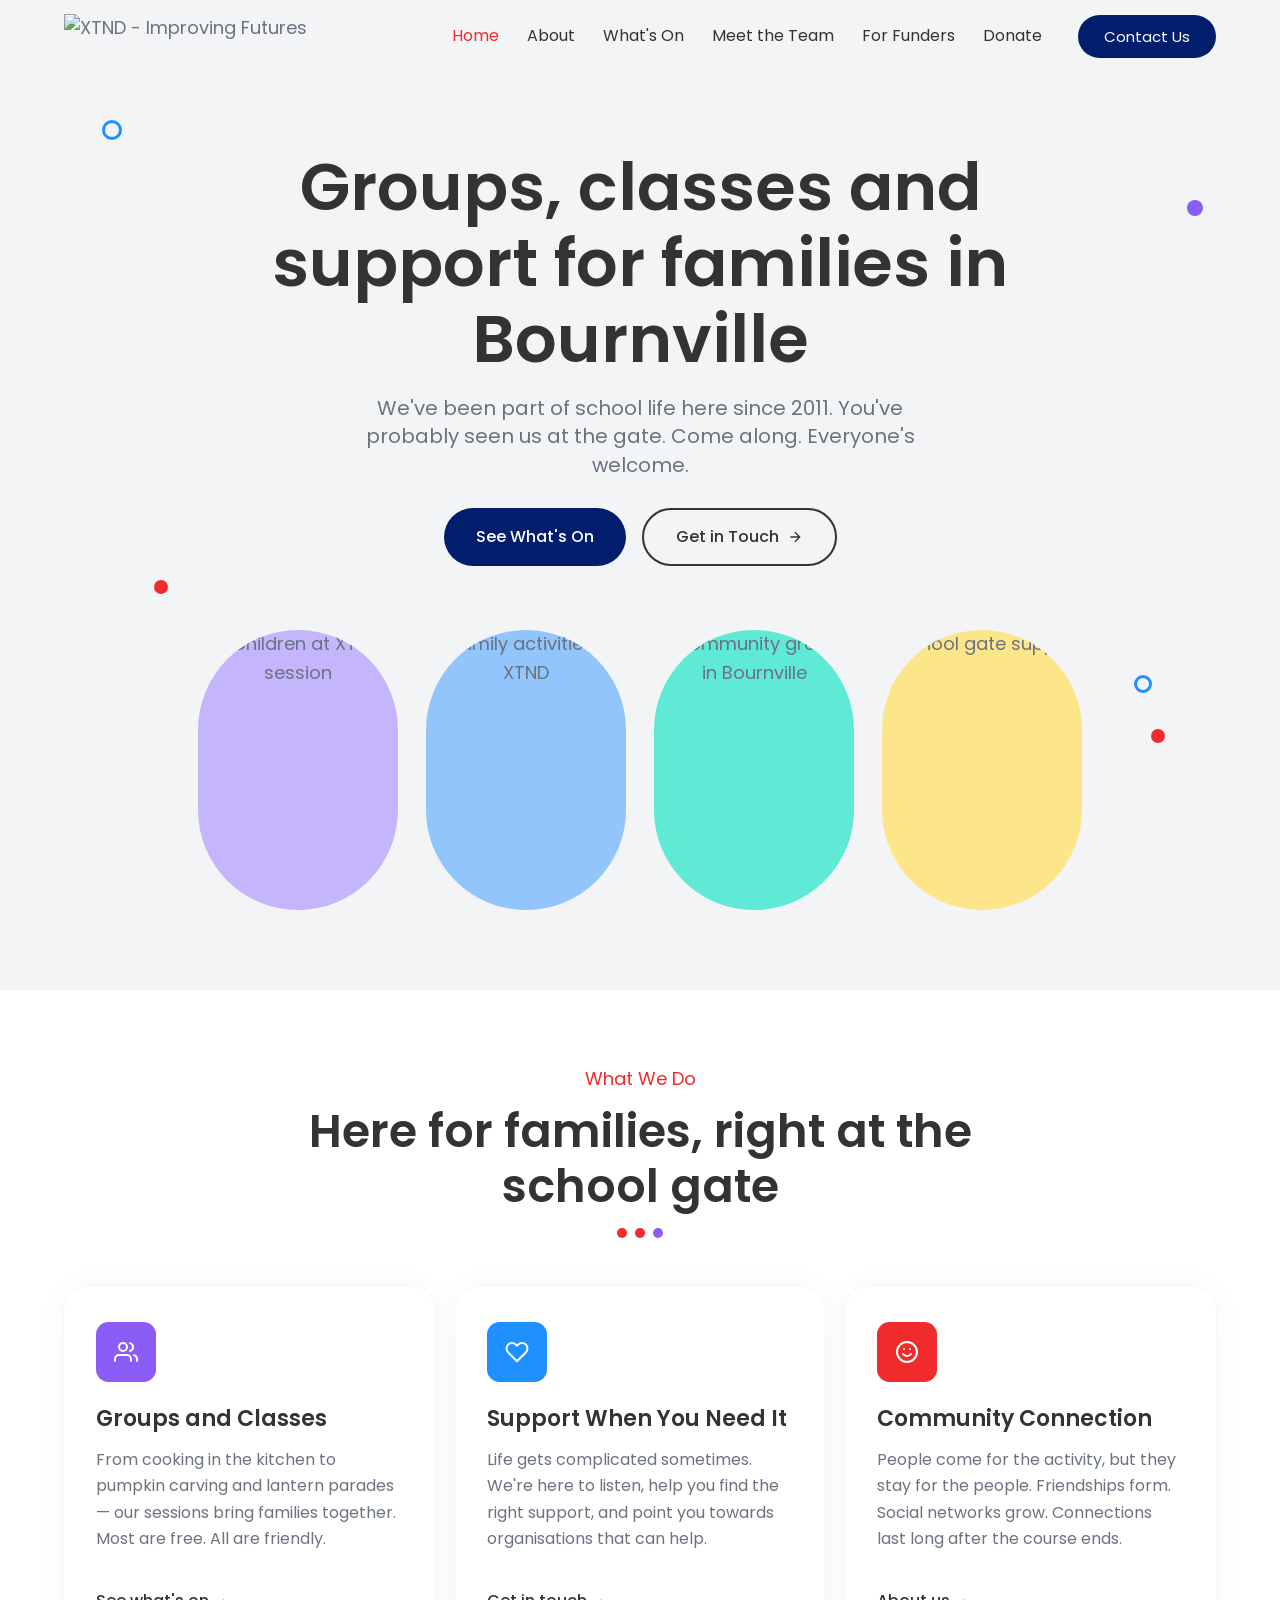
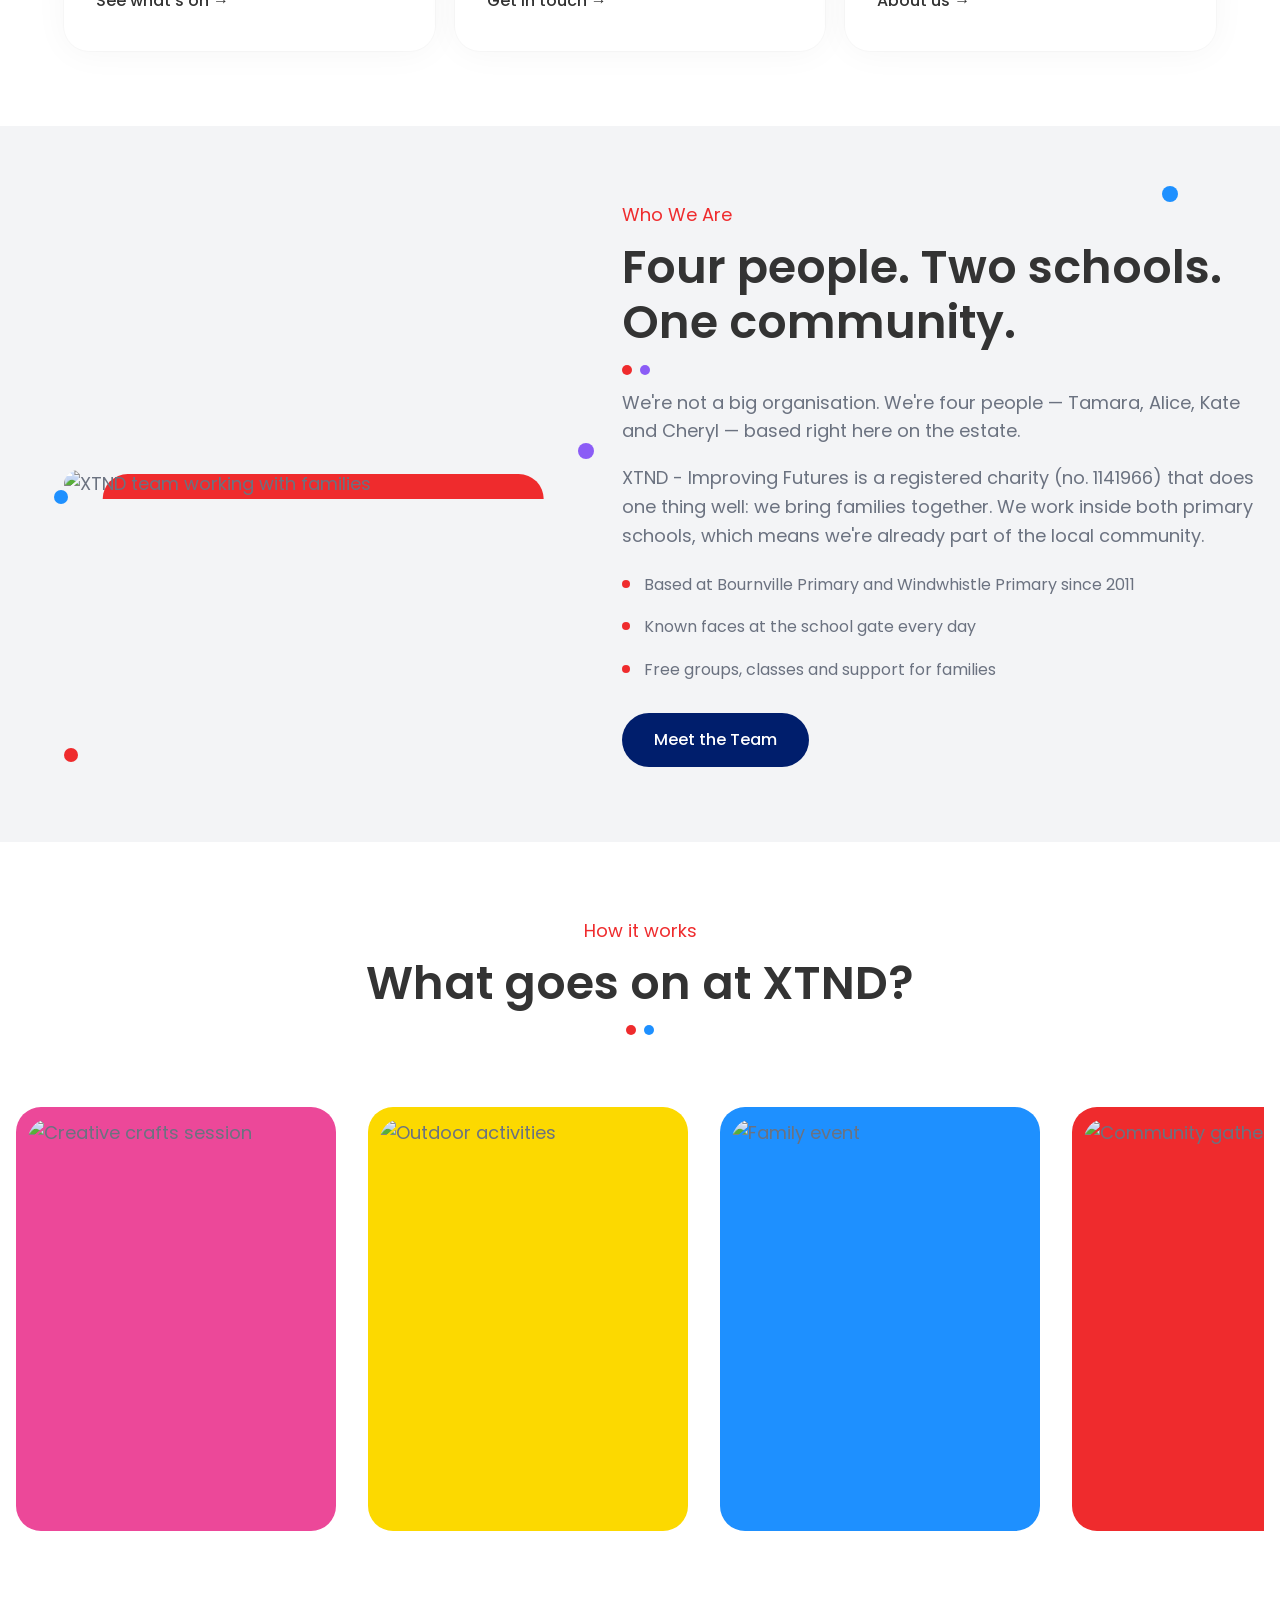
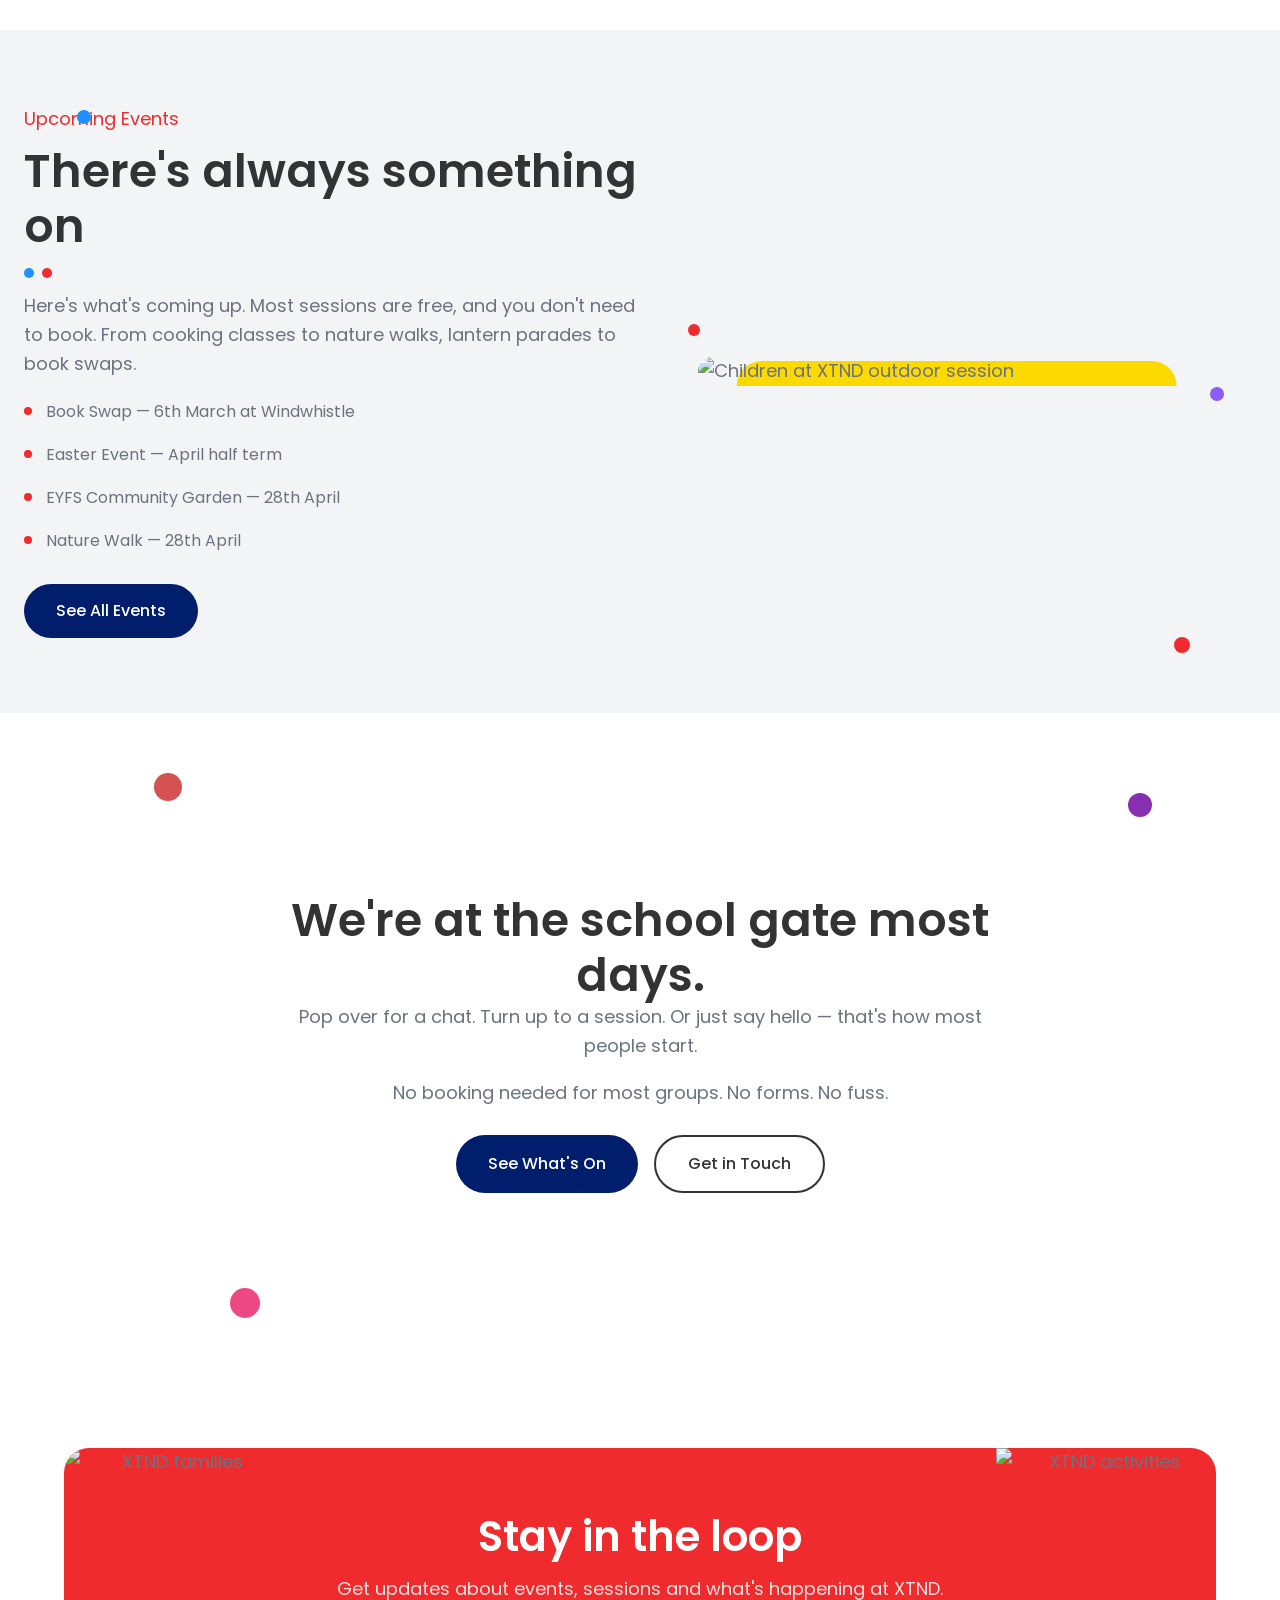
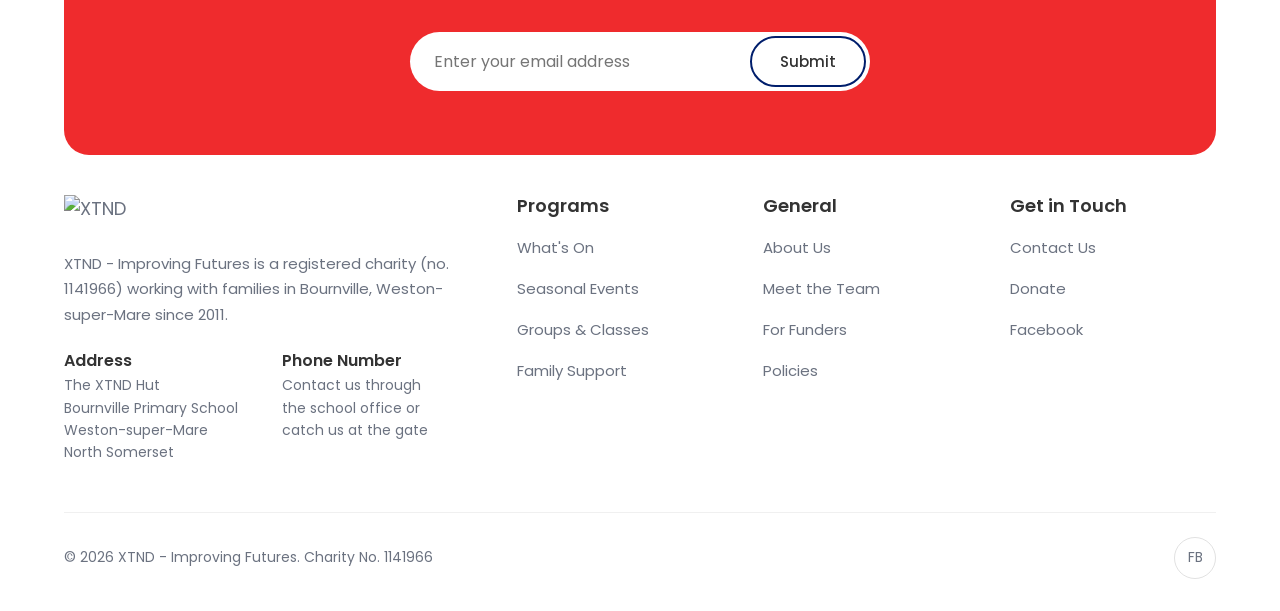
==== index.html @ c507c609 "XTND preview site - initial deploy" ====
<!DOCTYPE html>
<html lang="en">
<head>
  <meta charset="UTF-8">
  <meta name="viewport" content="width=device-width, initial-scale=1.0">
  <title>XTND - Improving Futures | Families in Bournville</title>
  <meta name="description" content="Groups, classes and support for families in Bournville. Based at the schools since 2011. Everyone's welcome -- just come along.">
  <link rel="preconnect" href="https://fonts.googleapis.com">
  <link href="https://fonts.googleapis.com/css2?family=Poppins:wght@400;500;600&display=swap" rel="stylesheet">
  <link rel="stylesheet" href="styles.css">
  <link rel="icon" href="https://xtndlearnindev.wpenginepowered.com/wp-content/uploads/2026/01/cropped-XTND-logo-32x32.png" sizes="32x32">
</head>
<body>

  <!-- Header -->
  <header class="site-header" id="header">
    <div class="header-inner">
      <a href="index.html" class="logo">
        <img src="https://xtndlearnindev.wpenginepowered.com/wp-content/uploads/2026/01/XTND-Logo-1.png" alt="XTND - Improving Futures">
      </a>
      <nav class="nav-links" id="nav">
        <a href="index.html" class="active">Home</a>
        <a href="about.html">About</a>
        <a href="whats-on.html">What's On</a>
        <a href="meet-the-team.html">Meet the Team</a>
        <a href="for-funders.html">For Funders</a>
        <a href="donate.html">Donate</a>
        <a href="contact.html" class="nav-cta btn btn--primary">Contact Us</a>
      </nav>
      <button class="nav-toggle" id="navToggle" aria-label="Toggle menu">
        <span></span><span></span><span></span>
      </button>
    </div>
  </header>

  <!-- Hero (vibe page centered style) -->
  <section class="hero" style="position: relative;">
    <div class="container">
      <div class="text-center">
        <div class="max-w-800 mx-auto fade-up">
          <h1>Groups, classes and support for families in Bournville</h1>
          <p style="font-size: 20px; max-width: 600px; margin: 16px auto 0;">We've been part of school life here since 2011. You've probably seen us at the gate. Come along. Everyone's welcome.</p>
          <div class="btn-group" style="justify-content: center;">
            <a href="whats-on.html" class="btn btn--primary">See What's On</a>
            <a href="contact.html" class="btn btn--outline">Get in Touch <svg width="16" height="16" viewBox="0 0 24 24" fill="none" stroke="currentColor" stroke-width="2"><path d="M5 12h14M12 5l7 7-7 7"/></svg></a>
          </div>
        </div>
        <!-- 4 Oval photos (vibe page style) -->
        <div class="hero-ovals fade-up delay-2">
          <div class="hero-oval hero-oval--purple">
            <img src="https://xtndlearnindev.wpenginepowered.com/wp-content/uploads/2026/02/556963357_122156742236592326_8152269135082662483_n.jpg" alt="Children at XTND session">
          </div>
          <div class="hero-oval hero-oval--blue">
            <img src="https://xtndlearnindev.wpenginepowered.com/wp-content/uploads/2026/02/500798624_1200081615493500_4787251296176269114_n.jpg" alt="Family activities at XTND">
          </div>
          <div class="hero-oval hero-oval--teal">
            <img src="https://xtndlearnindev.wpenginepowered.com/wp-content/uploads/2026/02/481801275_1190550752662775_943199016253978550_n.jpg" alt="Community groups in Bournville">
          </div>
          <div class="hero-oval hero-oval--warm">
            <img src="https://xtndlearnindev.wpenginepowered.com/wp-content/uploads/2026/02/619257463_1411435074358152_837029149262927842_n.jpg" alt="School gate support">
          </div>
        </div>
      </div>
    </div>
    <!-- Decorative dots -->
    <span class="hero-dot zoom-in" style="top: 120px; left: 8%; width: 20px; height: 20px; border: 3px solid var(--secondary); background: transparent;"></span>
    <span class="hero-dot zoom-in delay-1" style="top: 200px; right: 6%; width: 16px; height: 16px; background: var(--accent);"></span>
    <span class="hero-dot zoom-in delay-2" style="bottom: 40%; left: 12%; width: 14px; height: 14px; background: var(--primary);"></span>
    <span class="hero-dot zoom-in delay-3" style="bottom: 30%; right: 10%; width: 18px; height: 18px; border: 3px solid var(--secondary); background: transparent;"></span>
    <span class="hero-dot zoom-in delay-1" style="bottom: 25%; right: 9%; width: 14px; height: 14px; background: var(--primary);"></span>
  </section>

  <!-- What We Do -->
  <section class="section">
    <div class="container">
      <div class="text-center max-w-800 mx-auto mb-48 fade-up">
        <h4 class="eyebrow">What We Do</h4>
        <h2>Here for families, right at the school gate</h2>
        <div class="dots" style="justify-content: center;">
          <span class="dot dot--primary dot--sm"></span>
          <span class="dot dot--primary dot--sm"></span>
          <span class="dot dot--accent dot--sm"></span>
        </div>
      </div>
      <div class="card-grid">
        <div class="card fade-up delay-1">
          <div class="card__icon card__icon--accent">
            <svg width="24" height="24" fill="none" stroke="currentColor" stroke-width="2" stroke-linecap="round" stroke-linejoin="round" viewBox="0 0 24 24"><path d="M17 21v-2a4 4 0 0 0-4-4H5a4 4 0 0 0-4 4v2"/><circle cx="9" cy="7" r="4"/><path d="M23 21v-2a4 4 0 0 0-3-3.87"/><path d="M16 3.13a4 4 0 0 1 0 7.75"/></svg>
          </div>
          <h3>Groups and Classes</h3>
          <p>From cooking in the kitchen to pumpkin carving and lantern parades &mdash; our sessions bring families together. Most are free. All are friendly.</p>
          <a href="whats-on.html" class="card__link">See what's on &rarr;</a>
        </div>
        <div class="card fade-up delay-2">
          <div class="card__icon card__icon--secondary">
            <svg width="24" height="24" fill="none" stroke="currentColor" stroke-width="2" stroke-linecap="round" stroke-linejoin="round" viewBox="0 0 24 24"><path d="M20.84 4.61a5.5 5.5 0 0 0-7.78 0L12 5.67l-1.06-1.06a5.5 5.5 0 0 0-7.78 7.78l1.06 1.06L12 21.23l7.78-7.78 1.06-1.06a5.5 5.5 0 0 0 0-7.78z"/></svg>
          </div>
          <h3>Support When You Need It</h3>
          <p>Life gets complicated sometimes. We're here to listen, help you find the right support, and point you towards organisations that can help.</p>
          <a href="contact.html" class="card__link">Get in touch &rarr;</a>
        </div>
        <div class="card fade-up delay-3">
          <div class="card__icon card__icon--primary">
            <svg width="24" height="24" fill="none" stroke="currentColor" stroke-width="2" stroke-linecap="round" stroke-linejoin="round" viewBox="0 0 24 24"><circle cx="12" cy="12" r="10"/><path d="M8 14s1.5 2 4 2 4-2 4-2"/><line x1="9" y1="9" x2="9.01" y2="9"/><line x1="15" y1="9" x2="15.01" y2="9"/></svg>
          </div>
          <h3>Community Connection</h3>
          <p>People come for the activity, but they stay for the people. Friendships form. Social networks grow. Connections last long after the course ends.</p>
          <a href="about.html" class="card__link">About us &rarr;</a>
        </div>
      </div>
    </div>
  </section>

  <!-- Who We Are (feature section — image with red arch, text right) -->
  <section class="section section--light" style="position: relative;">
    <div class="container">
      <div class="row row--center">
        <div class="col--45 fade-right">
          <div class="feature-image feature-image--arch image-arch--red" style="position: relative;">
            <img src="https://xtndlearnindev.wpenginepowered.com/wp-content/uploads/2026/02/website.jpg" alt="XTND team working with families">
            <span class="hero-dot zoom-in" style="top: 20px; left: -10px; width: 14px; height: 14px; background: var(--secondary);"></span>
            <span class="hero-dot zoom-in delay-1" style="bottom: 40px; right: -12px; width: 16px; height: 16px; background: var(--accent);"></span>
          </div>
        </div>
        <div class="col--55 fade-up">
          <h4 class="eyebrow">Who We Are</h4>
          <h2>Four people. Two schools. One community.</h2>
          <div class="dots">
            <span class="dot dot--primary dot--sm"></span>
            <span class="dot dot--accent dot--sm"></span>
          </div>
          <p>We're not a big organisation. We're four people &mdash; Tamara, Alice, Kate and Cheryl &mdash; based right here on the estate.</p>
          <p>XTND - Improving Futures is a registered charity (no. 1141966) that does one thing well: we bring families together. We work inside both primary schools, which means we're already part of the local community.</p>
          <ul class="feature-list">
            <li>Based at Bournville Primary and Windwhistle Primary since 2011</li>
            <li>Known faces at the school gate every day</li>
            <li>Free groups, classes and support for families</li>
          </ul>
          <div class="btn-group">
            <a href="meet-the-team.html" class="btn btn--primary">Meet the Team</a>
          </div>
        </div>
      </div>
    </div>
    <!-- Decorative dots -->
    <span class="hero-dot zoom-in" style="top: 60px; right: 8%; width: 16px; height: 16px; background: var(--secondary);"></span>
    <span class="hero-dot zoom-in delay-2" style="bottom: 80px; left: 5%; width: 14px; height: 14px; background: var(--primary);"></span>
  </section>

  <!-- Photo Gallery (colored frames — vibe page style) -->
  <section class="section" style="overflow: hidden;">
    <div class="container">
      <div class="text-center max-w-700 mx-auto mb-48 fade-up">
        <h4 class="eyebrow">How it works</h4>
        <h2>What goes on at XTND?</h2>
        <div class="dots" style="justify-content: center;">
          <span class="dot dot--primary dot--sm"></span>
          <span class="dot dot--secondary dot--sm"></span>
        </div>
      </div>
      <div class="gallery-frames fade-up">
        <div class="gallery-frame gallery-frame--pink">
          <img src="https://xtndlearnindev.wpenginepowered.com/wp-content/uploads/2026/02/564826797_1322316053270055_6649545108907897271_n-600x600.jpg" alt="Creative crafts session">
        </div>
        <div class="gallery-frame gallery-frame--yellow">
          <img src="https://xtndlearnindev.wpenginepowered.com/wp-content/uploads/2026/02/481909713_1190550869329430_6207644185934859924_n-600x600.jpg" alt="Outdoor activities">
        </div>
        <div class="gallery-frame gallery-frame--blue">
          <img src="https://xtndlearnindev.wpenginepowered.com/wp-content/uploads/2026/02/601821987_122165397896592326_3586106530790740873_n-600x600.jpg" alt="Family event">
        </div>
        <div class="gallery-frame gallery-frame--red">
          <img src="https://xtndlearnindev.wpenginepowered.com/wp-content/uploads/2026/02/474900711_1096127849222211_8925340697131331129_n-600x600.jpg" alt="Community gathering">
        </div>
      </div>
    </div>
  </section>

  <!-- Upcoming Events (feature section — image with yellow arch, text left) -->
  <section class="section section--light" style="position: relative;">
    <div class="container">
      <div class="row row--center row--reverse">
        <div class="col--45 fade-left">
          <div class="feature-image feature-image--arch image-arch--yellow" style="position: relative;">
            <img src="../Imagery/xtnd/465403156_10231249101883073_5670132922181999574_n.jpg" alt="Children at XTND outdoor session">
            <span class="hero-dot zoom-in" style="top: 30px; right: -8px; width: 14px; height: 14px; background: var(--accent);"></span>
            <span class="hero-dot zoom-in delay-1" style="bottom: 50px; left: -10px; width: 12px; height: 12px; background: var(--primary);"></span>
          </div>
        </div>
        <div class="col--55 fade-up">
          <h4 class="eyebrow">Upcoming Events</h4>
          <h2>There's always something on</h2>
          <div class="dots">
            <span class="dot dot--secondary dot--sm"></span>
            <span class="dot dot--primary dot--sm"></span>
          </div>
          <p>Here's what's coming up. Most sessions are free, and you don't need to book. From cooking classes to nature walks, lantern parades to book swaps.</p>
          <ul class="feature-list">
            <li>Book Swap &mdash; 6th March at Windwhistle</li>
            <li>Easter Event &mdash; April half term</li>
            <li>EYFS Community Garden &mdash; 28th April</li>
            <li>Nature Walk &mdash; 28th April</li>
          </ul>
          <div class="btn-group">
            <a href="whats-on.html" class="btn btn--primary">See All Events</a>
          </div>
        </div>
      </div>
    </div>
    <!-- Decorative dots -->
    <span class="hero-dot zoom-in" style="top: 80px; left: 6%; width: 14px; height: 14px; background: var(--secondary);"></span>
    <span class="hero-dot zoom-in delay-1" style="bottom: 60px; right: 7%; width: 16px; height: 16px; background: var(--primary);"></span>
  </section>

  <!-- CTA (vibe page style — light bg, decorative dots, generous padding) -->
  <section class="section section--cta" style="position: relative;">
    <div class="container text-center">
      <div class="max-w-700 mx-auto fade-up">
        <h2>We're at the school gate most days.</h2>
        <p>Pop over for a chat. Turn up to a session. Or just say hello &mdash; that's how most people start.</p>
        <p>No booking needed for most groups. No forms. No fuss.</p>
        <div class="btn-group" style="justify-content: center;">
          <a href="whats-on.html" class="btn btn--primary">See What's On</a>
          <a href="contact.html" class="btn btn--outline">Get in Touch</a>
        </div>
      </div>
    </div>
    <span class="cta-dot cta-dot--1 zoom-in"></span>
    <span class="cta-dot cta-dot--2 zoom-in"></span>
    <span class="cta-dot cta-dot--3 zoom-in"></span>
  </section>

  <!-- Newsletter Banner (vibe page red banner) -->
  <section class="section" style="padding-bottom: 0;">
    <div class="container">
      <div class="newsletter-banner fade-up">
        <div class="newsletter-banner__photos newsletter-banner__photos--left">
          <img src="https://xtndlearnindev.wpenginepowered.com/wp-content/uploads/2026/02/556963357_122156742236592326_8152269135082662483_n.jpg" alt="XTND families">
        </div>
        <div class="newsletter-banner__photos newsletter-banner__photos--right">
          <img src="https://xtndlearnindev.wpenginepowered.com/wp-content/uploads/2026/02/500798624_1200081615493500_4787251296176269114_n.jpg" alt="XTND activities">
        </div>
        <h2>Stay in the loop</h2>
        <p>Get updates about events, sessions and what's happening at XTND.</p>
        <div class="newsletter-banner__form">
          <input type="email" class="newsletter-banner__input" placeholder="Enter your email address">
          <button class="newsletter-banner__submit">Submit</button>
        </div>
      </div>
    </div>
  </section>

  <!-- Footer (light — vibe page style) -->
  <footer class="site-footer">
    <div class="container">
      <div class="footer-inner">
        <div class="footer-brand">
          <a href="index.html" class="logo">
            <img src="https://xtndlearnindev.wpenginepowered.com/wp-content/uploads/2026/01/XTND-Logo-1.png" alt="XTND">
          </a>
          <p>XTND - Improving Futures is a registered charity (no. 1141966) working with families in Bournville, Weston-super-Mare since 2011.</p>
          <div class="footer-brand__contact">
            <div>
              <h5>Address</h5>
              <p>The XTND Hut<br>Bournville Primary School<br>Weston-super-Mare<br>North Somerset</p>
            </div>
            <div>
              <h5>Phone Number</h5>
              <p>Contact us through<br>the school office or<br>catch us at the gate</p>
            </div>
          </div>
        </div>
        <div class="footer-col">
          <h4>Programs</h4>
          <a href="whats-on.html">What's On</a>
          <a href="whats-on.html#seasonal">Seasonal Events</a>
          <a href="about.html">Groups &amp; Classes</a>
          <a href="about.html">Family Support</a>
        </div>
        <div class="footer-col">
          <h4>General</h4>
          <a href="about.html">About Us</a>
          <a href="meet-the-team.html">Meet the Team</a>
          <a href="for-funders.html">For Funders</a>
          <a href="policies.html">Policies</a>
        </div>
        <div class="footer-col">
          <h4>Get in Touch</h4>
          <a href="contact.html">Contact Us</a>
          <a href="donate.html">Donate</a>
          <a href="#">Facebook</a>
        </div>
      </div>
      <div class="footer-bottom">
        <span>&copy; 2026 XTND - Improving Futures. Charity No. 1141966</span>
        <div class="footer-social">
          <a href="#" aria-label="Facebook">FB</a>
        </div>
      </div>
    </div>
  </footer>

  <script>
    const observer = new IntersectionObserver((entries) => {
      entries.forEach(entry => {
        if (entry.isIntersecting) entry.target.classList.add('visible');
      });
    }, { threshold: 0.1 });
    document.querySelectorAll('.fade-up, .fade-right, .fade-left, .zoom-in').forEach(el => observer.observe(el));

    window.addEventListener('scroll', () => {
      document.getElementById('header').classList.toggle('scrolled', window.scrollY > 50);
    });

    document.getElementById('navToggle').addEventListener('click', () => {
      document.getElementById('nav').classList.toggle('open');
    });

    document.querySelectorAll('.accordion-trigger').forEach(btn => {
      btn.addEventListener('click', () => {
        const item = btn.parentElement;
        const body = item.querySelector('.accordion-body');
        item.classList.toggle('open');
        body.style.maxHeight = item.classList.contains('open') ? body.scrollHeight + 'px' : '0';
      });
    });
  </script>
</body>
</html>
---- styles.css ----
/* ============================================
   XTND - Improving Futures | Preview Site CSS
   Matched to: Elementor Pauds/UiCore theme
   Source: xtndlearnindev.wpenginepowered.com/vibe-page
   ============================================ */

/* ---------- Reset & Base ---------- */
*, *::before, *::after { box-sizing: border-box; margin: 0; padding: 0; }

html {
  scroll-behavior: smooth;
  -webkit-font-smoothing: antialiased;
  -moz-osx-font-smoothing: grayscale;
}

body {
  font-family: 'Poppins', sans-serif;
  font-weight: 400;
  font-size: 18px;
  line-height: 1.6em;
  color: #6B7280;
  background: #FFFFFF;
}

img { max-width: 100%; height: auto; display: block; }
a { text-decoration: none; color: inherit; transition: color 0.3s; }
ul, ol { list-style: none; }

/* ---------- CSS Variables (UiCore Kit) ---------- */
:root {
  --primary: #EF2B2D;
  --secondary: #1E90FF;
  --accent: #8B5CF6;
  --headline: #333333;
  --body: #6B7280;
  --dark: #001E6C;
  --light: #F3F4F6;
  --white: #FFFFFF;
  --yellow: #FCD900;
  --container: 1200px;
  --radius: 25px;
  --radius-sm: 12.5px;
  --radius-pill: 100px;
  --radius-round: 1000px;
  --shadow: 0 0 0 1px rgb(0 0 0 / .02), 0 2px 35px 0 rgb(0 0 0 / .04);
  --shadow-hover: 0 0 0 1px rgb(0 0 0 / .04), 0 8px 45px 0 rgb(0 0 0 / .08);
  --gap: 20px;
  --transition: 0.3s ease;
}

/* ---------- Typography (Pauds metrics) ---------- */
h1, h2, h3, h4, h5, h6 {
  font-family: 'Poppins', sans-serif;
  font-weight: 600;
  color: var(--headline);
  line-height: 1.2em;
}

h1 { font-size: 66px; line-height: 1.15em; }
h2 { font-size: 46px; line-height: 1.2em; }
h3 { font-size: 22px; line-height: 1.4em; }
h4 { font-size: 18px; font-weight: 400; color: var(--primary); }

p { margin-bottom: 1em; }
p:last-child { margin-bottom: 0; }

strong { font-weight: 600; color: var(--headline); }

blockquote {
  font-size: 1.125rem;
  font-style: italic;
  color: var(--headline);
  border-left: 3px solid var(--primary);
  padding: 1rem 0 1rem 1.5rem;
  margin: 1.5rem 0;
}

/* ---------- Layout ---------- */
.container {
  max-width: var(--container);
  margin: 0 auto;
  padding: 0 24px;
}

.container--wide {
  max-width: 1400px;
}

.section {
  padding: 75px 0;
}

.section--sm {
  padding: 60px 0;
}

.section--lg {
  padding: 100px 0;
}

.section--dark {
  background: var(--dark);
  color: var(--white);
}

.section--dark h1,
.section--dark h2,
.section--dark h3,
.section--dark h4,
.section--dark h5 {
  color: var(--white);
}

.section--dark p {
  color: rgba(255,255,255,0.75);
}

.section--dark .eyebrow {
  color: rgba(255,255,255,0.6);
}

.section--light {
  background: var(--light);
}

/* CTA Section — matches vibe page style (light bg, decorative dots, generous padding) */
.section--cta {
  background: var(--white);
  position: relative;
  overflow: hidden;
  padding: 180px 0;
}

.section--cta h2 {
  color: var(--headline);
}

.section--cta p {
  color: var(--body);
}

.cta-dot {
  position: absolute;
  border-radius: 50%;
  z-index: 0;
}

.cta-dot--1 {
  width: 28px;
  height: 28px;
  background: #D45252;
  top: 60px;
  left: 12%;
}

.cta-dot--2 {
  width: 30px;
  height: 30px;
  background: #ED4883;
  bottom: 55px;
  left: 18%;
}

.cta-dot--3 {
  width: 24px;
  height: 24px;
  background: #882FB1;
  top: 80px;
  right: 10%;
}

.section--cta .container {
  position: relative;
  z-index: 1;
}

.section--bg-image {
  background-size: cover;
  background-position: center;
  background-repeat: no-repeat;
  position: relative;
  min-height: 400px;
  display: flex;
  align-items: center;
}

.section--bg-image::before {
  content: '';
  position: absolute;
  inset: 0;
  background: rgba(0,0,0,0.35);
}

.section--bg-image .container {
  position: relative;
  z-index: 1;
}

/* Flexbox Rows */
.row {
  display: flex;
  gap: 40px;
  align-items: flex-start;
}

.row--center { align-items: center; }
.row--reverse { flex-direction: row-reverse; }
.row--tight { gap: var(--gap); }

.col { flex: 1; }
.col--45 { flex: 0 0 45%; }
.col--55 { flex: 0 0 55%; }
.col--50 { flex: 0 0 calc(50% - 20px); }
.col--57 { flex: 0 0 57%; }
.col--43 { flex: 0 0 43%; }

.text-center { text-align: center; }

/* ---------- Decorative Circles ---------- */
.dot {
  width: 14px;
  height: 14px;
  border-radius: 50%;
  display: inline-block;
  flex-shrink: 0;
}

.dot--primary { background: var(--primary); }
.dot--secondary { background: var(--secondary); }
.dot--accent { background: var(--accent); }
.dot--white { background: var(--white); }
.dot--sm { width: 10px; height: 10px; }
.dot--lg { width: 18px; height: 18px; }

.dots {
  display: flex;
  gap: 8px;
  align-items: center;
  margin: 14px 0;
}

/* ---------- Eyebrow ---------- */
.eyebrow {
  font-size: 18px;
  font-weight: 400;
  color: var(--primary);
  margin-bottom: 10px;
  display: block;
  line-height: 1.6;
}

/* ---------- Buttons (Pauds kit) ---------- */
.btn {
  display: inline-flex;
  align-items: center;
  gap: 8px;
  font-family: 'Poppins', sans-serif;
  font-weight: 500;
  font-size: 16px;
  line-height: 1;
  padding: 19px 32px;
  border-radius: var(--radius-pill);
  border: none;
  cursor: pointer;
  transition: all var(--transition);
  text-decoration: none;
}

.btn--primary {
  background: var(--dark);
  color: var(--white);
}

.btn--primary:hover {
  background: var(--primary);
}

.btn--secondary {
  background: var(--primary);
  color: var(--white);
}

.btn--secondary:hover {
  background: var(--secondary);
}

.btn--outline {
  background: transparent;
  color: var(--headline);
  border: 2px solid var(--headline);
}

.btn--outline:hover {
  background: var(--headline);
  color: var(--white);
}

.btn--white {
  background: var(--white);
  color: var(--dark);
}

.btn--white:hover {
  background: var(--primary);
  color: var(--white);
}

.btn-group {
  display: flex;
  gap: 16px;
  flex-wrap: wrap;
  margin-top: 28px;
}

/* ---------- Header (UiCore style) ---------- */
.site-header {
  position: fixed;
  top: 0;
  left: 0;
  right: 0;
  z-index: 100;
  background: var(--light);
  transition: background 0.3s, box-shadow 0.3s;
}

.site-header.scrolled {
  background: rgba(255,255,255,0.98);
  box-shadow: 0 1px 20px rgba(0,0,0,0.06);
  backdrop-filter: blur(12px);
}

.header-inner {
  max-width: var(--container);
  margin: 0 auto;
  padding: 14px 24px;
  display: flex;
  align-items: center;
  justify-content: space-between;
}

.logo img {
  height: 45px;
  width: auto;
}

.nav-links {
  display: flex;
  align-items: center;
  gap: 28px;
}

.nav-links a {
  font-weight: 400;
  font-size: 16px;
  color: var(--headline);
  transition: color var(--transition);
}

.nav-links a:hover,
.nav-links a.active {
  color: var(--primary);
}

.nav-cta {
  margin-left: 8px;
}

.nav-links a.nav-cta.btn--primary,
.nav-links a.nav-cta.btn--primary:hover,
.nav-links a.nav-cta.btn--primary.active {
  color: var(--white);
}

/* Contact Us button in nav overrides */
.nav-links .btn {
  font-size: 15px;
  padding: 14px 26px;
}

/* Mobile nav toggle */
.nav-toggle {
  display: none;
  background: none;
  border: none;
  cursor: pointer;
  padding: 8px;
}

.nav-toggle span {
  display: block;
  width: 24px;
  height: 2px;
  background: var(--headline);
  margin: 5px 0;
  transition: transform 0.3s, opacity 0.3s;
}

/* ---------- Hero Section ---------- */
.hero {
  padding: 150px 0 80px;
  background: var(--light);
  position: relative;
  overflow: hidden;
}

.hero .container {
  position: relative;
}

/* Sub-page hero with full-width background image */
.hero--subpage {
  background-size: cover;
  background-position: center;
  padding: 180px 0 100px;
  position: relative;
}

.hero--subpage::before {
  content: '';
  position: absolute;
  inset: 0;
  background: linear-gradient(135deg, rgba(0,30,108,0.75) 0%, rgba(0,30,108,0.55) 100%);
}

.hero--subpage .container {
  position: relative;
  z-index: 1;
}

.hero--subpage h1 {
  color: var(--white);
  max-width: 700px;
}

.hero--subpage p {
  color: rgba(255,255,255,0.85);
  font-size: 20px;
  max-width: 600px;
}

.hero--subpage .eyebrow {
  color: var(--yellow);
}

.hero--subpage .dot--primary { background: var(--white); }
.hero--subpage .dot--secondary { background: rgba(255,255,255,0.6); }
.hero--subpage .dot--accent { background: rgba(255,255,255,0.3); }

.hero__content {
  max-width: 560px;
}

.hero__content h1 {
  margin-bottom: 20px;
}

.hero__content p {
  font-size: 18px;
  line-height: 1.6;
  margin-bottom: 8px;
}

.hero__images {
  position: relative;
}

/* Hero image grid - matching Pauds 2x2 + scattered layout */
.hero-grid {
  display: grid;
  grid-template-columns: 1fr 1fr;
  gap: 16px;
  position: relative;
}

.hero-grid img {
  width: 100%;
  aspect-ratio: 3/4;
  object-fit: cover;
  border-radius: var(--radius);
}

.hero-grid img:nth-child(1) { border-radius: var(--radius) var(--radius) var(--radius) 60px; }
.hero-grid img:nth-child(2) { border-radius: var(--radius) 60px var(--radius) var(--radius); }
.hero-grid img:nth-child(3) { border-radius: 60px var(--radius) var(--radius) var(--radius); }
.hero-grid img:nth-child(4) { border-radius: var(--radius) var(--radius) 60px var(--radius); }

/* Decorative dots on hero */
.hero-dot {
  position: absolute;
  width: 16px;
  height: 16px;
  border-radius: 50%;
  z-index: 2;
}

/* ---------- Cards / Icon Boxes (UiCore style) ---------- */
.card-grid {
  display: grid;
  grid-template-columns: repeat(auto-fit, minmax(280px, 1fr));
  gap: var(--gap);
}

.card {
  background: var(--white);
  border-radius: var(--radius);
  padding: 36px 32px;
  box-shadow: var(--shadow);
  transition: transform var(--transition), box-shadow var(--transition);
}

.card:hover {
  transform: translateY(-4px);
  box-shadow: var(--shadow-hover);
}

.card__icon {
  width: 60px;
  height: 60px;
  border-radius: var(--radius-sm);
  display: flex;
  align-items: center;
  justify-content: center;
  margin-bottom: 22px;
  color: var(--white);
}

.card__icon--primary { background: var(--primary); }
.card__icon--secondary { background: var(--secondary); }
.card__icon--accent { background: var(--accent); }
.card__icon--dark { background: var(--dark); }

.card h3 {
  font-size: 22px;
  margin-bottom: 12px;
}

.card p {
  font-size: 16px;
  line-height: 1.65;
}

.card__link {
  display: inline-flex;
  align-items: center;
  gap: 6px;
  font-weight: 500;
  color: var(--headline);
  margin-top: 18px;
  font-size: 16px;
  transition: color var(--transition);
}

.card__link:hover {
  color: var(--primary);
}

.card--image {
  padding: 0;
  overflow: hidden;
}

.card--image .card__img {
  width: 100%;
  height: 280px;
  overflow: hidden;
}

.card--image .card__img img {
  width: 100%;
  height: 100%;
  object-fit: cover;
  transition: transform 0.4s ease;
}

.card--image:hover .card__img img {
  transform: scale(1.05);
}

.card--image .card__body {
  padding: 24px 28px 28px;
}

.card--image .card__body h3 {
  font-size: 20px;
  margin-bottom: 8px;
}

.card--image .card__body p {
  font-size: 15px;
  line-height: 1.6;
  margin-bottom: 0;
}

/* ---------- Feature Sections (Pauds pill images) ---------- */
.feature-image {
  border-radius: var(--radius-round);
  overflow: hidden;
  position: relative;
  padding: 0;
  margin: 0 10px;
}

.feature-image--primary { background: var(--primary); }
.feature-image--secondary { background: var(--secondary); }
.feature-image--accent { background: var(--accent); }
.feature-image--yellow { background: var(--yellow); }
.feature-image--light { background: var(--light); }

.feature-image img {
  width: 100%;
  height: auto;
  display: block;
}

/* Decorative dots positioned around feature images */
.feature-image .hero-dot {
  z-index: 3;
}

.feature-content h2 {
  margin-bottom: 18px;
}

.feature-content p {
  margin-bottom: 14px;
}

.feature-list {
  margin: 20px 0;
}

.feature-list li {
  display: flex;
  align-items: flex-start;
  gap: 14px;
  margin-bottom: 14px;
  font-size: 16px;
  color: var(--body);
}

.feature-list li::before {
  content: '';
  width: 8px;
  height: 8px;
  border-radius: 50%;
  background: var(--primary);
  flex-shrink: 0;
  margin-top: 9px;
}

/* ---------- Team Section ---------- */
.team-grid {
  display: grid;
  grid-template-columns: repeat(4, 1fr);
  gap: 24px;
}

.team-card {
  position: relative;
  border-radius: var(--radius);
  overflow: hidden;
  cursor: pointer;
  aspect-ratio: 3 / 4;
}

.team-card__photo {
  width: 100%;
  height: 100%;
  object-fit: cover;
  display: block;
  transition: transform 0.5s ease;
  background: var(--light);
}

.team-card:hover .team-card__photo {
  transform: scale(1.05);
}

.team-card__info {
  position: absolute;
  bottom: 0;
  left: 0;
  right: 0;
  padding: 24px;
  background: linear-gradient(to top, rgba(0,0,0,0.75) 0%, rgba(0,0,0,0.35) 60%, transparent 100%);
  color: var(--white);
  transition: opacity 0.3s ease;
}

.team-card__name {
  font-size: 22px;
  font-weight: 600;
  color: var(--white);
  margin-bottom: 2px;
}

.team-card__role {
  font-size: 14px;
  color: rgba(255,255,255,0.8);
  margin-bottom: 0;
}

.team-card__bio {
  position: absolute;
  inset: 0;
  background: var(--dark);
  color: var(--white);
  padding: 32px 24px;
  display: flex;
  flex-direction: column;
  justify-content: center;
  font-size: 14px;
  line-height: 1.7;
  text-align: left;
  opacity: 0;
  transition: opacity 0.35s ease;
  overflow-y: auto;
}

.team-card:hover .team-card__bio {
  opacity: 1;
}

.team-card__bio p {
  color: rgba(255,255,255,0.9);
  margin-bottom: 12px;
}

.team-card__bio p:last-child {
  margin-bottom: 0;
}

.team-card__bio-name {
  font-size: 20px;
  font-weight: 600;
  color: var(--white);
  margin-bottom: 2px;
}

.team-card__bio-role {
  font-size: 13px;
  color: var(--primary);
  margin-bottom: 16px;
}

/* ---------- Events / Listings ---------- */
.event-card {
  display: flex;
  gap: 20px;
  padding: 24px;
  background: var(--white);
  border-radius: var(--radius);
  box-shadow: var(--shadow);
  margin-bottom: 16px;
  transition: box-shadow var(--transition);
}

.event-card:hover {
  box-shadow: var(--shadow-hover);
}

.event-card__date {
  flex-shrink: 0;
  width: 64px;
  text-align: center;
}

.event-card__date-day {
  font-size: 28px;
  font-weight: 600;
  color: var(--primary);
  line-height: 1;
}

.event-card__date-month {
  font-size: 13px;
  font-weight: 500;
  color: var(--body);
  text-transform: uppercase;
  letter-spacing: 0.05em;
}

.event-card__info h3 {
  font-size: 20px;
  margin-bottom: 6px;
}

.event-card__info p {
  font-size: 16px;
  margin-bottom: 0;
}

.event-card__location {
  font-size: 14px;
  color: var(--secondary);
  font-weight: 500;
}

/* ---------- Event Carousel ---------- */
.event-carousel {
  position: relative;
}

.event-carousel__viewport {
  overflow-x: auto;
  scroll-snap-type: x mandatory;
  scroll-behavior: smooth;
  -webkit-overflow-scrolling: touch;
  scrollbar-width: none;
  -ms-overflow-style: none;
  margin: 0 -16px;
  padding: 0 16px;
}

.event-carousel__viewport::-webkit-scrollbar {
  display: none;
}

.event-carousel__track {
  display: flex;
  gap: 24px;
}

.event-carousel__slide {
  flex: 0 0 calc(33.333% - 16px);
  scroll-snap-align: start;
  background: var(--white);
  border-radius: var(--radius);
  box-shadow: var(--shadow);
  overflow: hidden;
  transition: box-shadow var(--transition), transform var(--transition);
}

.event-carousel__slide:hover {
  box-shadow: var(--shadow-hover);
  transform: translateY(-4px);
}

.event-carousel__image {
  position: relative;
  width: 100%;
  height: 240px;
  overflow: hidden;
}

.event-carousel__image img {
  width: 100%;
  height: 100%;
  object-fit: cover;
  transition: transform 0.4s ease;
}

.event-carousel__slide:hover .event-carousel__image img {
  transform: scale(1.05);
}

.event-carousel__badge {
  position: absolute;
  top: 16px;
  left: 16px;
  background: var(--white);
  border-radius: var(--radius-sm);
  padding: 8px 12px;
  text-align: center;
  line-height: 1;
  box-shadow: 0 2px 8px rgba(0,0,0,0.15);
}

.event-carousel__badge-day {
  font-size: 22px;
  font-weight: 600;
  color: var(--primary);
  display: block;
}

.event-carousel__badge-month {
  font-size: 11px;
  font-weight: 500;
  color: var(--body);
  text-transform: uppercase;
  letter-spacing: 0.05em;
  display: block;
  margin-top: 2px;
}

.event-carousel__content {
  padding: 20px 24px 24px;
}

.event-carousel__content h3 {
  font-size: 1.125rem;
  margin-bottom: 4px;
  color: var(--headline);
}

.event-carousel__content .event-carousel__location {
  font-size: 0.8125rem;
  color: var(--secondary);
  font-weight: 500;
  display: block;
  margin-bottom: 8px;
}

.event-carousel__content p {
  font-size: 0.9375rem;
  line-height: 1.55;
  margin-bottom: 0;
}

.event-carousel__content .btn {
  margin-top: 16px;
  font-size: 0.8125rem;
  padding: 10px 20px;
}

.event-carousel__nav {
  display: flex;
  justify-content: center;
  gap: 12px;
  margin-top: 32px;
}

.event-carousel__btn {
  width: 48px;
  height: 48px;
  border-radius: 50%;
  border: 2px solid var(--dark);
  background: transparent;
  color: var(--dark);
  cursor: pointer;
  display: flex;
  align-items: center;
  justify-content: center;
  transition: background var(--transition), color var(--transition);
}

.event-carousel__btn:hover {
  background: var(--dark);
  color: var(--white);
}

.event-carousel__btn svg {
  width: 20px;
  height: 20px;
}

@media (max-width: 1024px) {
  .event-carousel__slide {
    flex: 0 0 calc(50% - 12px);
  }
}

@media (max-width: 640px) {
  .event-carousel__slide {
    flex: 0 0 85%;
  }
  .event-carousel__track {
    gap: 16px;
  }
}

/* ---------- Accordion / FAQ ---------- */
.accordion {
  border-top: 1px solid rgba(0,0,0,0.06);
}

.accordion-item {
  border-bottom: 1px solid rgba(0,0,0,0.06);
}

.accordion-trigger {
  width: 100%;
  display: flex;
  justify-content: space-between;
  align-items: center;
  padding: 22px 0;
  background: none;
  border: none;
  cursor: pointer;
  font-family: 'Poppins', sans-serif;
  font-size: 18px;
  font-weight: 500;
  color: var(--headline);
  text-align: left;
}

.accordion-trigger::after {
  content: '+';
  font-size: 1.5rem;
  color: var(--primary);
  flex-shrink: 0;
  margin-left: 16px;
  transition: transform 0.3s;
}

.accordion-item.open .accordion-trigger::after {
  content: '\2212';
}

.accordion-body {
  max-height: 0;
  overflow: hidden;
  transition: max-height 0.3s ease;
}

.accordion-body__inner {
  padding: 0 0 22px;
  font-size: 16px;
  line-height: 1.7;
}

/* ---------- Pull Quote (dark section callout) ---------- */
.pull-quote {
  font-size: 28px;
  font-weight: 500;
  line-height: 1.5;
  color: var(--white);
  max-width: 800px;
  margin: 0 auto;
  text-align: center;
  position: relative;
}

.pull-quote::before {
  content: '\201C';
  display: block;
  font-size: 72px;
  line-height: 1;
  color: var(--primary);
  margin-bottom: 16px;
}

.pull-quote cite {
  display: block;
  font-style: normal;
  font-size: 16px;
  font-weight: 400;
  color: rgba(255,255,255,0.5);
  margin-top: 24px;
}

/* ---------- Stats Row ---------- */
.stats-row {
  display: grid;
  grid-template-columns: repeat(auto-fit, minmax(200px, 1fr));
  gap: 32px;
  margin: 40px 0;
}

.stat {
  text-align: center;
}

.stat__number {
  font-size: 46px;
  font-weight: 600;
  color: var(--primary);
  line-height: 1;
  margin-bottom: 8px;
}

.stat__label {
  font-size: 16px;
  color: var(--body);
}

/* ---------- Policy / Download List ---------- */
.download-list {
  display: flex;
  flex-direction: column;
  gap: 16px;
}

.download-item {
  display: flex;
  justify-content: space-between;
  align-items: center;
  padding: 28px;
  background: var(--white);
  border-radius: var(--radius);
  box-shadow: var(--shadow);
  transition: box-shadow var(--transition);
}

.download-item:hover {
  box-shadow: var(--shadow-hover);
}

.download-item__info h3 {
  font-size: 18px;
  margin-bottom: 6px;
}

.download-item__info p {
  font-size: 15px;
  margin-bottom: 0;
}

.download-item__btn {
  flex-shrink: 0;
}

/* ---------- Donation Tiers ---------- */
.donation-grid {
  display: grid;
  grid-template-columns: repeat(auto-fit, minmax(200px, 1fr));
  gap: var(--gap);
  margin: 36px 0;
}

.donation-tier {
  background: var(--white);
  border-radius: var(--radius);
  padding: 32px 24px;
  text-align: center;
  box-shadow: var(--shadow);
  transition: box-shadow var(--transition), transform var(--transition);
}

.donation-tier:hover {
  box-shadow: var(--shadow-hover);
  transform: translateY(-4px);
}

.donation-tier__amount {
  font-size: 36px;
  font-weight: 600;
  color: var(--primary);
  margin-bottom: 14px;
}

.donation-tier p {
  font-size: 15px;
}

/* ---------- Contact Form ---------- */
.contact-form {
  display: flex;
  flex-direction: column;
  gap: 16px;
}

.form-group label {
  display: block;
  font-weight: 500;
  font-size: 15px;
  color: var(--headline);
  margin-bottom: 8px;
}

.form-group input,
.form-group textarea {
  width: 100%;
  padding: 16px 18px;
  border: 1px solid rgba(0,0,0,0.08);
  border-radius: var(--radius-sm);
  font-family: 'Poppins', sans-serif;
  font-size: 16px;
  color: var(--headline);
  background: var(--white);
  transition: border-color var(--transition);
}

.form-group input:focus,
.form-group textarea:focus {
  outline: none;
  border-color: var(--primary);
}

.form-group textarea {
  min-height: 140px;
  resize: vertical;
}

.form-card {
  background: var(--white);
  border-radius: var(--radius);
  padding: 40px;
  box-shadow: var(--shadow);
}

/* ---------- Partners / Logo Grid ---------- */
.partner-grid {
  display: grid;
  grid-template-columns: repeat(auto-fit, minmax(200px, 1fr));
  gap: var(--gap);
}

.partner-item {
  background: var(--white);
  border-radius: var(--radius);
  padding: 24px;
  box-shadow: var(--shadow);
}

.partner-item h4 {
  font-weight: 500;
  color: var(--headline);
  font-size: 16px;
  margin-bottom: 8px;
}

.partner-item p {
  font-size: 14px;
  line-height: 1.55;
}

/* ---------- Photo Gallery ---------- */
.photo-grid {
  display: grid;
  gap: 16px;
}

.photo-grid--2x2 {
  grid-template-columns: 1fr 1fr;
  grid-template-rows: auto auto;
}

.photo-grid--row {
  grid-template-columns: repeat(4, 1fr);
}

.photo-grid img {
  width: 100%;
  height: 100%;
  object-fit: cover;
  border-radius: var(--radius);
}

/* ---------- Logo Trust Bar ---------- */
.trust-bar {
  display: flex;
  align-items: center;
  justify-content: center;
  gap: 48px;
  flex-wrap: wrap;
  opacity: 0.5;
}

.trust-bar img {
  height: 28px;
  width: auto;
  filter: grayscale(100%);
  transition: filter var(--transition), opacity var(--transition);
}

.trust-bar img:hover {
  filter: grayscale(0%);
  opacity: 1;
}

/* ---------- Logo Carousel ---------- */
.logo-carousel {
  overflow: hidden;
  padding: 24px 0;
  mask-image: linear-gradient(to right, transparent, black 10%, black 90%, transparent);
  -webkit-mask-image: linear-gradient(to right, transparent, black 10%, black 90%, transparent);
}

.logo-carousel__track {
  display: flex;
  align-items: center;
  gap: 64px;
  width: max-content;
  animation: scroll-logos 25s linear infinite;
}

.logo-carousel:hover .logo-carousel__track {
  animation-play-state: paused;
}

.logo-carousel__item {
  flex-shrink: 0;
  height: 52px;
  display: flex;
  align-items: center;
  filter: grayscale(100%);
  opacity: 0.45;
  transition: filter 0.3s ease, opacity 0.3s ease;
}

.logo-carousel__item:hover {
  filter: grayscale(0%);
  opacity: 1;
}

.logo-carousel__item img {
  height: 100%;
  width: auto;
  max-width: 200px;
  object-fit: contain;
}

.logo-carousel__item svg {
  height: 100%;
  width: auto;
}

.logo-carousel__text-logo {
  font-family: var(--font);
  font-weight: 600;
  font-size: 1.125rem;
  color: #333;
  white-space: nowrap;
  letter-spacing: -0.01em;
  line-height: 1;
}

@keyframes scroll-logos {
  0% { transform: translateX(0); }
  100% { transform: translateX(-50%); }
}

@media (max-width: 768px) {
  .logo-carousel__track {
    gap: 40px;
    animation-duration: 18s;
  }
  .logo-carousel__item {
    height: 40px;
  }
  .logo-carousel__text-logo {
    font-size: 0.9375rem;
  }
}

/* ---------- Image Arch (colored shape behind photo — vibe page style) ---------- */
.image-arch {
  position: relative;
  display: flex;
  align-items: flex-end;
  justify-content: center;
}

.image-arch::before {
  content: '';
  position: absolute;
  bottom: 0;
  left: 50%;
  transform: translateX(-50%);
  width: 82%;
  height: 92%;
  border-radius: 999px 999px 0 0;
  z-index: 0;
}

.image-arch img {
  position: relative;
  z-index: 1;
  max-width: 100%;
  height: auto;
  border-radius: var(--radius);
}

.image-arch--red::before { background: var(--primary); }
.image-arch--yellow::before { background: var(--yellow); }
.image-arch--blue::before { background: var(--secondary); }
.image-arch--purple::before { background: var(--accent); }

/* Feature image arch (semicircle behind feature photos) */
.feature-image--arch {
  position: relative;
  overflow: visible;
  border-radius: 0;
  background: transparent;
  margin: 0;
}

.feature-image--arch::before {
  content: '';
  position: absolute;
  bottom: 0;
  left: 50%;
  transform: translateX(-50%);
  width: 85%;
  height: 85%;
  border-radius: 999px 999px 0 0;
  z-index: 0;
}

.feature-image--arch img {
  position: relative;
  z-index: 1;
  border-radius: var(--radius);
}

.feature-image--arch.image-arch--yellow::before { background: var(--yellow); }
.feature-image--arch.image-arch--red::before { background: var(--primary); }
.feature-image--arch.image-arch--blue::before { background: var(--secondary); }
.feature-image--arch.image-arch--purple::before { background: var(--accent); }

/* ---------- Hero Ovals (vibe page hero — 4 oval photos with colored bgs) ---------- */
.hero-ovals {
  display: flex;
  justify-content: center;
  gap: 28px;
  margin-top: 64px;
}

.hero-oval {
  width: 200px;
  height: 280px;
  border-radius: 100px;
  overflow: hidden;
  flex-shrink: 0;
}

.hero-oval img {
  width: 100%;
  height: 100%;
  object-fit: cover;
}

.hero-oval--purple { background: #C4B5FD; }
.hero-oval--blue { background: #93C5FD; }
.hero-oval--teal { background: #5EEAD4; }
.hero-oval--warm { background: #FDE68A; }

/* ---------- Gallery Frames (colored border photos — vibe page style) ---------- */
.gallery-frames {
  display: flex;
  gap: 32px;
  overflow-x: auto;
  scroll-snap-type: x mandatory;
  scrollbar-width: none;
  -ms-overflow-style: none;
  margin: 0 -48px;
  padding: 24px 48px;
}

.gallery-frames::-webkit-scrollbar { display: none; }

.gallery-frame {
  flex: 0 0 320px;
  scroll-snap-align: start;
  border-radius: var(--radius);
  padding: 12px;
  transition: transform var(--transition);
}

.gallery-frame:hover { transform: translateY(-4px); }

.gallery-frame img {
  width: 100%;
  height: 400px;
  object-fit: cover;
  border-radius: calc(var(--radius) - 4px);
}

.gallery-frame--pink { background: #EC4899; }
.gallery-frame--yellow { background: var(--yellow); }
.gallery-frame--blue { background: var(--secondary); }
.gallery-frame--red { background: var(--primary); }
.gallery-frame--purple { background: var(--accent); }
.gallery-frame--teal { background: #14B8A6; }

/* ---------- Newsletter Banner (red rounded CTA — vibe page style) ---------- */
.newsletter-banner {
  background: var(--primary);
  border-radius: var(--radius);
  padding: 64px 48px;
  position: relative;
  overflow: hidden;
  text-align: center;
  margin-bottom: -40px;
  z-index: 2;
}

.newsletter-banner h2 {
  color: var(--white);
  font-size: 42px;
  margin-bottom: 12px;
}

.newsletter-banner p {
  color: rgba(255,255,255,0.85);
  font-size: 18px;
  margin-bottom: 28px;
}

.newsletter-banner__photos {
  position: absolute;
  top: 0;
  bottom: 0;
  width: 220px;
}

.newsletter-banner__photos--left {
  left: 0;
  border-radius: var(--radius) 0 0 var(--radius);
  overflow: hidden;
}

.newsletter-banner__photos--right {
  right: 0;
  border-radius: 0 var(--radius) var(--radius) 0;
  overflow: hidden;
}

.newsletter-banner__photos img {
  width: 100%;
  height: 100%;
  object-fit: cover;
}

.newsletter-banner__form {
  display: inline-flex;
  background: var(--white);
  border-radius: var(--radius-pill);
  overflow: hidden;
  max-width: 460px;
  width: 100%;
}

.newsletter-banner__input {
  flex: 1;
  border: none;
  padding: 16px 24px;
  font-family: 'Poppins', sans-serif;
  font-size: 16px;
  background: transparent;
  outline: none;
  min-width: 0;
}

.newsletter-banner__submit {
  background: var(--white);
  border: 2px solid var(--dark);
  border-radius: var(--radius-pill);
  padding: 12px 28px;
  font-family: 'Poppins', sans-serif;
  font-weight: 500;
  font-size: 15px;
  color: var(--headline);
  cursor: pointer;
  margin: 4px;
  transition: all var(--transition);
  white-space: nowrap;
}

.newsletter-banner__submit:hover {
  background: var(--dark);
  color: var(--white);
}

/* ---------- Footer (light — vibe page style) ---------- */
.site-footer {
  background: var(--white);
  color: var(--body);
  padding: 80px 0 32px;
}

.footer-inner {
  display: grid;
  grid-template-columns: 2fr 1fr 1fr 1fr;
  gap: 40px;
  margin-bottom: 48px;
}

.footer-brand p {
  font-size: 15px;
  line-height: 1.7;
  margin-top: 16px;
  color: var(--body);
}

.footer-brand .logo img {
  height: 40px;
}

.footer-brand__contact {
  display: grid;
  grid-template-columns: 1fr 1fr;
  gap: 24px;
  margin-top: 24px;
}

.footer-brand__contact h5 {
  font-size: 16px;
  font-weight: 600;
  color: var(--headline);
  margin-bottom: 4px;
}

.footer-brand__contact p {
  font-size: 14px;
  line-height: 1.6;
  margin-top: 0;
}

/* Ensure no gap before footer */
.site-footer {
  margin-top: 0;
}

section:last-of-type {
  margin-bottom: 0;
}

.footer-col h4 {
  color: var(--headline);
  font-weight: 600;
  font-size: 18px;
  margin-bottom: 18px;
}

.footer-col a {
  display: block;
  font-size: 15px;
  color: var(--body);
  margin-bottom: 12px;
  transition: color var(--transition);
}

.footer-col a:hover {
  color: var(--headline);
}

.footer-bottom {
  border-top: 1px solid rgba(0,0,0,0.06);
  padding-top: 24px;
  display: flex;
  justify-content: space-between;
  align-items: center;
  font-size: 14px;
  color: var(--body);
}

.footer-social {
  display: flex;
  gap: 12px;
}

.footer-social a {
  width: 42px;
  height: 42px;
  border-radius: 50%;
  border: 1px solid rgba(0,0,0,0.12);
  display: flex;
  align-items: center;
  justify-content: center;
  color: var(--body);
  font-size: 14px;
  transition: all var(--transition);
}

.footer-social a:hover {
  background: var(--dark);
  color: var(--white);
  border-color: var(--dark);
}

/* ---------- Scroll Animations ---------- */
.fade-up {
  opacity: 0;
  transform: translateY(30px);
  transition: opacity 0.6s ease, transform 0.6s ease;
}

.fade-up.visible {
  opacity: 1;
  transform: translateY(0);
}

.fade-right {
  opacity: 0;
  transform: translateX(-30px);
  transition: opacity 0.6s ease, transform 0.6s ease;
}

.fade-right.visible {
  opacity: 1;
  transform: translateX(0);
}

.fade-left {
  opacity: 0;
  transform: translateX(30px);
  transition: opacity 0.6s ease, transform 0.6s ease;
}

.fade-left.visible {
  opacity: 1;
  transform: translateX(0);
}

.zoom-in {
  opacity: 0;
  transform: scale(0.8);
  transition: opacity 0.5s ease, transform 0.5s ease;
}

.zoom-in.visible {
  opacity: 1;
  transform: scale(1);
}

.delay-1 { transition-delay: 0.1s; }
.delay-2 { transition-delay: 0.2s; }
.delay-3 { transition-delay: 0.3s; }
.delay-4 { transition-delay: 0.4s; }

/* ---------- Responsive ---------- */
@media (max-width: 1024px) {
  h1 { font-size: 48px; }
  h2 { font-size: 34px; }
  h3 { font-size: 20px; }

  .row {
    flex-direction: column;
    gap: 32px;
  }

  .row--reverse {
    flex-direction: column;
  }

  .col--45, .col--55, .col--50, .col--57, .col--43 {
    flex: 1;
  }

  .hero {
    padding: 120px 0 60px;
  }

  .hero--subpage {
    padding: 140px 0 80px;
  }

  .hero--subpage p {
    font-size: 18px;
  }

  .section {
    padding: 60px 0;
  }

  .section--lg {
    padding: 80px 0;
  }

  .section--cta {
    padding: 120px 0;
  }

  .footer-inner {
    grid-template-columns: 1fr 1fr;
    gap: 32px;
  }

  .team-grid {
    grid-template-columns: repeat(2, 1fr);
  }

  .btn {
    padding: 18px 30px;
    font-size: 15px;
  }

  .hero-ovals {
    gap: 20px;
  }

  .hero-oval {
    width: 160px;
    height: 220px;
    border-radius: 80px;
  }

  .newsletter-banner {
    padding: 48px 32px;
  }

  .newsletter-banner__photos {
    width: 160px;
  }

  .newsletter-banner h2 {
    font-size: 34px;
  }

  .gallery-frame {
    flex: 0 0 260px;
  }

  .gallery-frame img {
    height: 320px;
  }
}

@media (max-width: 768px) {
  body { font-size: 16px; }

  h1 { font-size: 40px; }
  h2 { font-size: 26px; }
  h3 { font-size: 18px; }

  .nav-links { display: none; }
  .nav-toggle { display: block; }

  .nav-links.open {
    display: flex;
    flex-direction: column;
    position: absolute;
    top: 100%;
    left: 0;
    right: 0;
    background: var(--white);
    padding: 24px;
    box-shadow: 0 8px 30px rgba(0,0,0,0.1);
    gap: 16px;
  }

  .hero {
    padding: 100px 0 50px;
  }

  .hero--subpage {
    padding: 120px 0 60px;
  }

  .section {
    padding: 50px 0;
  }

  .card-grid {
    grid-template-columns: 1fr;
  }

  .team-grid {
    grid-template-columns: repeat(2, 1fr);
  }

  .team-card {
    aspect-ratio: 3 / 4;
  }

  .stats-row {
    grid-template-columns: repeat(2, 1fr);
  }

  .footer-inner {
    grid-template-columns: 1fr;
    gap: 24px;
  }

  .footer-bottom {
    flex-direction: column;
    gap: 16px;
    text-align: center;
  }

  .btn {
    padding: 17px 28px;
    font-size: 14px;
  }

  .photo-grid--2x2,
  .photo-grid--row {
    grid-template-columns: 1fr 1fr;
  }

  .donation-grid {
    grid-template-columns: 1fr 1fr;
  }

  .hero-grid {
    gap: 12px;
  }

  .section--cta {
    padding: 80px 0;
  }

  .hero-ovals {
    flex-wrap: wrap;
    gap: 16px;
  }

  .hero-oval {
    width: 140px;
    height: 200px;
    border-radius: 70px;
  }

  .newsletter-banner {
    padding: 40px 24px;
  }

  .newsletter-banner__photos {
    display: none;
  }

  .newsletter-banner h2 {
    font-size: 26px;
  }

  .newsletter-banner__form {
    flex-direction: column;
    border-radius: var(--radius);
  }

  .newsletter-banner__submit {
    border-radius: var(--radius-pill);
    margin: 8px;
  }

  .gallery-frame {
    flex: 0 0 220px;
  }

  .gallery-frame img {
    height: 280px;
  }

  .gallery-frames {
    margin: 0 -24px;
    padding: 16px 24px;
    gap: 16px;
  }
}

/* ---------- Utility ---------- */
.mb-0 { margin-bottom: 0; }
.mb-8 { margin-bottom: 8px; }
.mb-12 { margin-bottom: 12px; }
.mb-16 { margin-bottom: 16px; }
.mb-24 { margin-bottom: 24px; }
.mb-32 { margin-bottom: 32px; }
.mb-48 { margin-bottom: 48px; }
.mt-24 { margin-top: 24px; }
.mt-32 { margin-top: 32px; }
.mt-48 { margin-top: 48px; }
.max-w-700 { max-width: 700px; }
.max-w-800 { max-width: 800px; }
.mx-auto { margin-left: auto; margin-right: auto; }
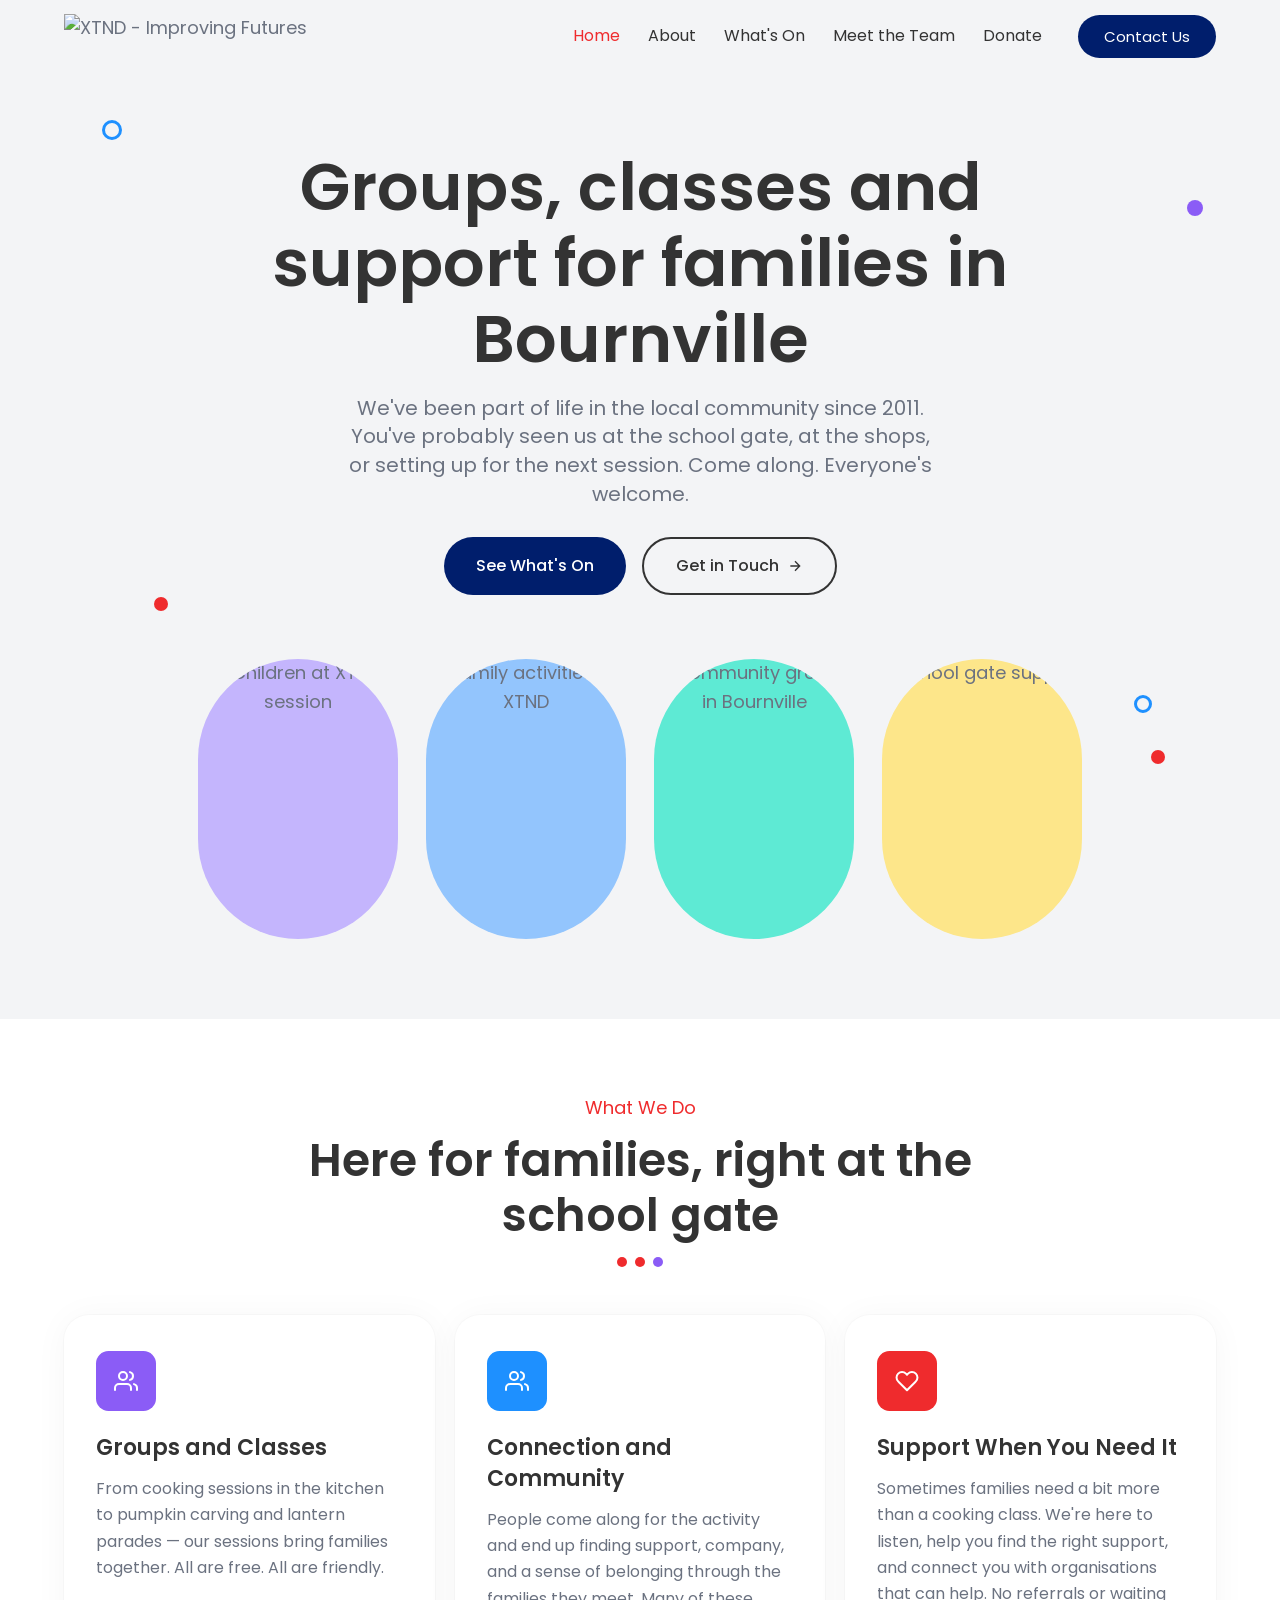
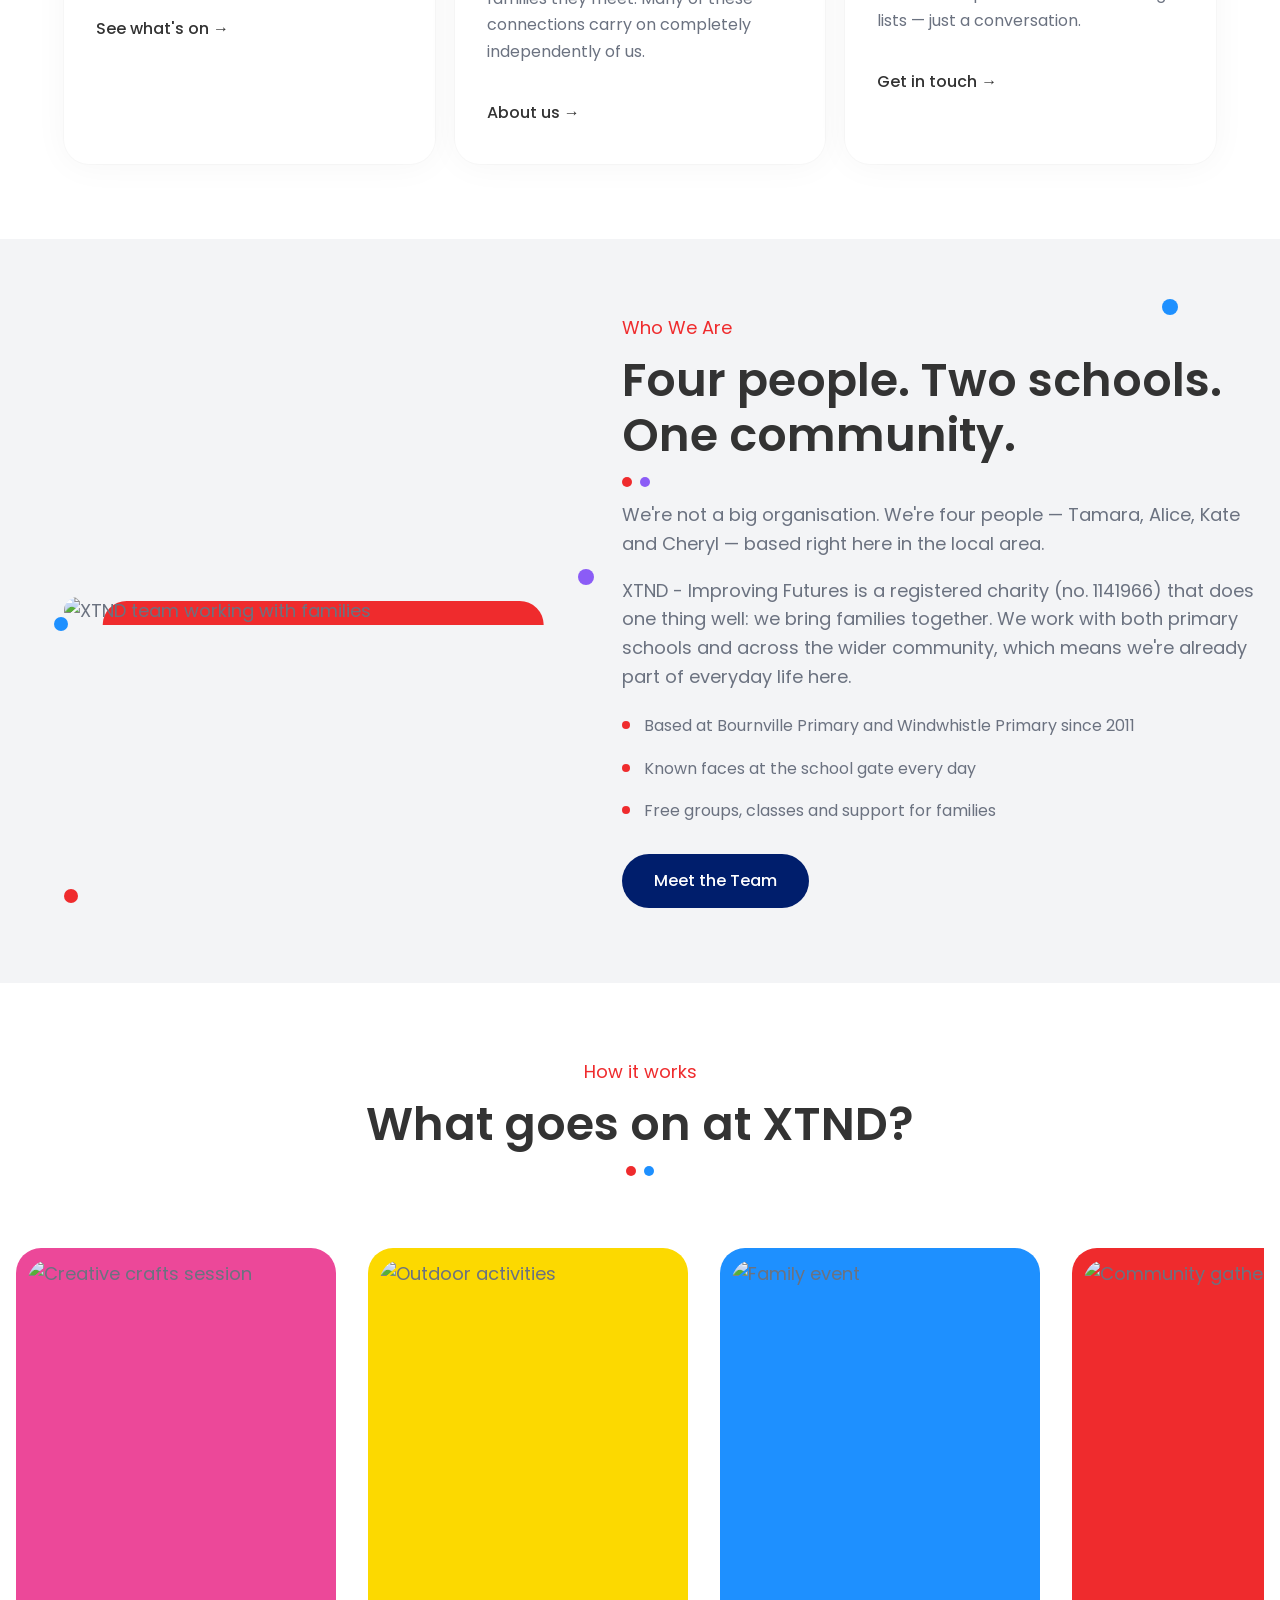
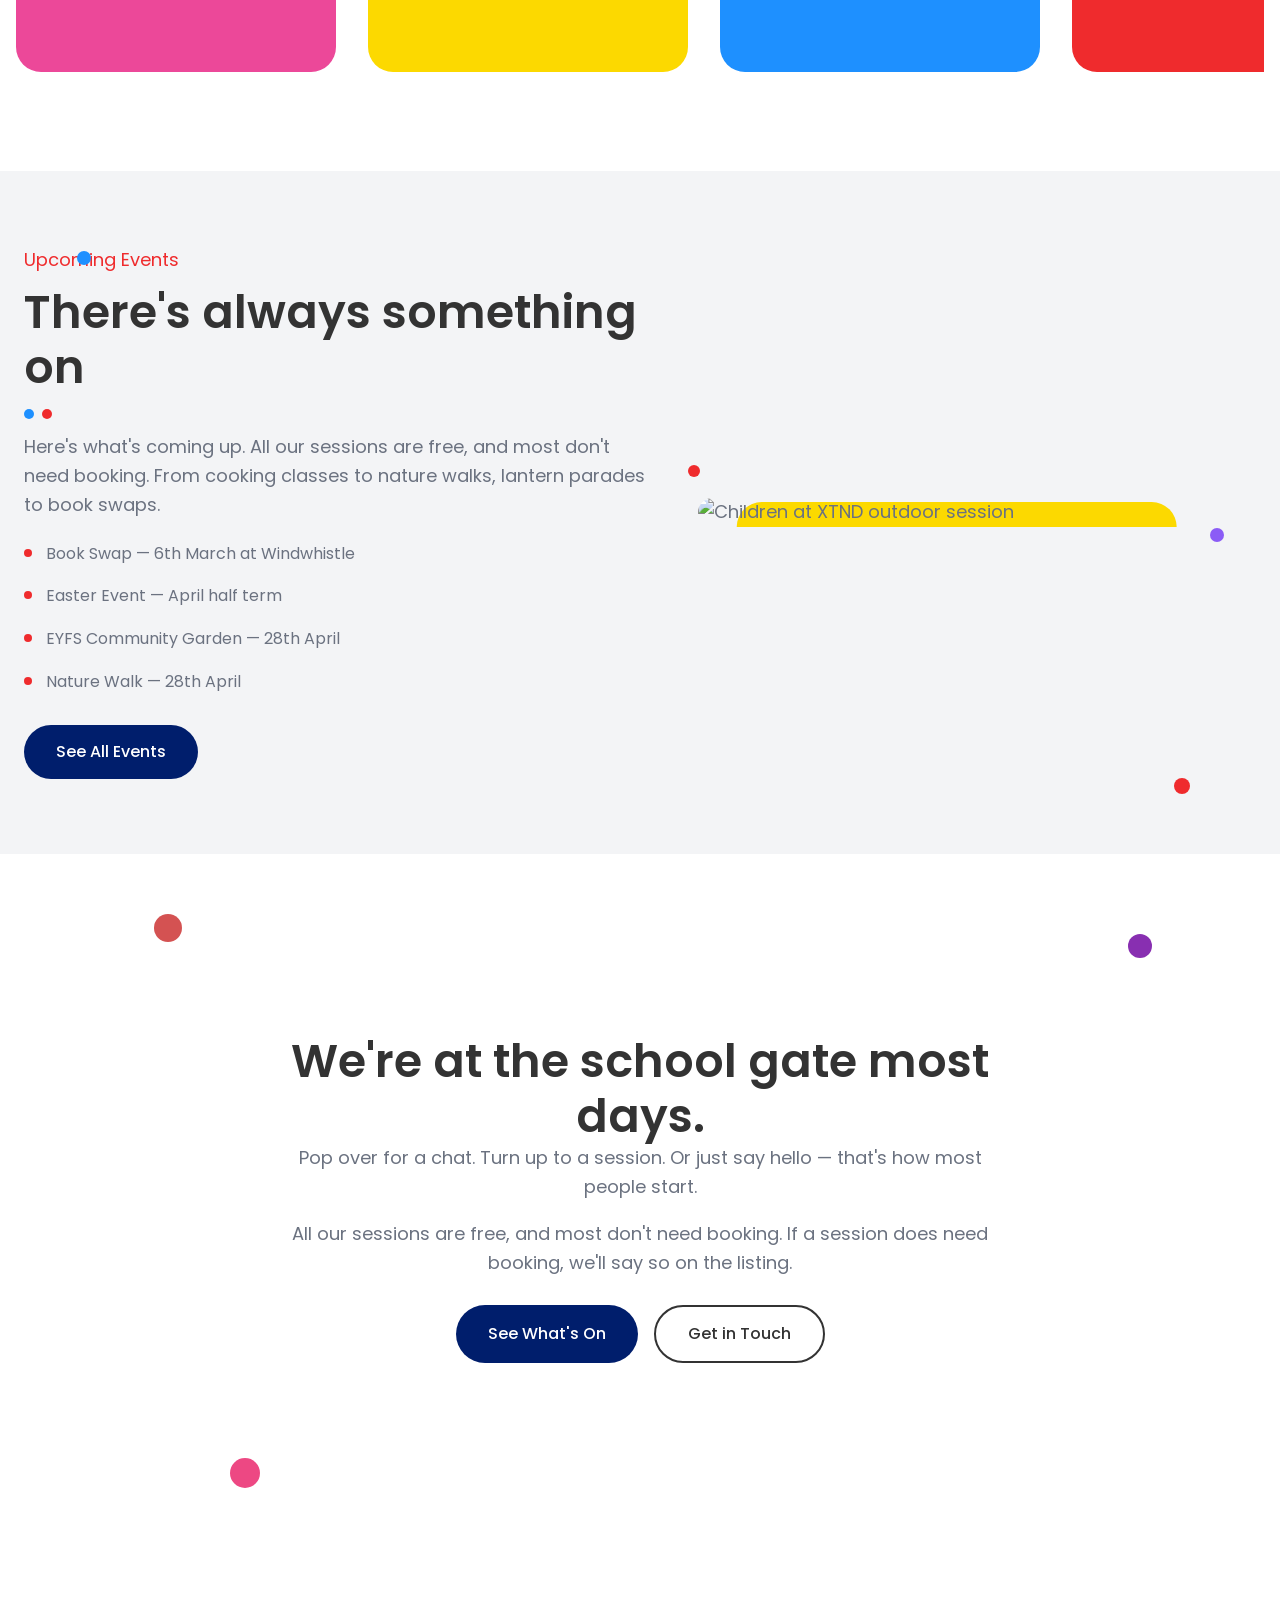
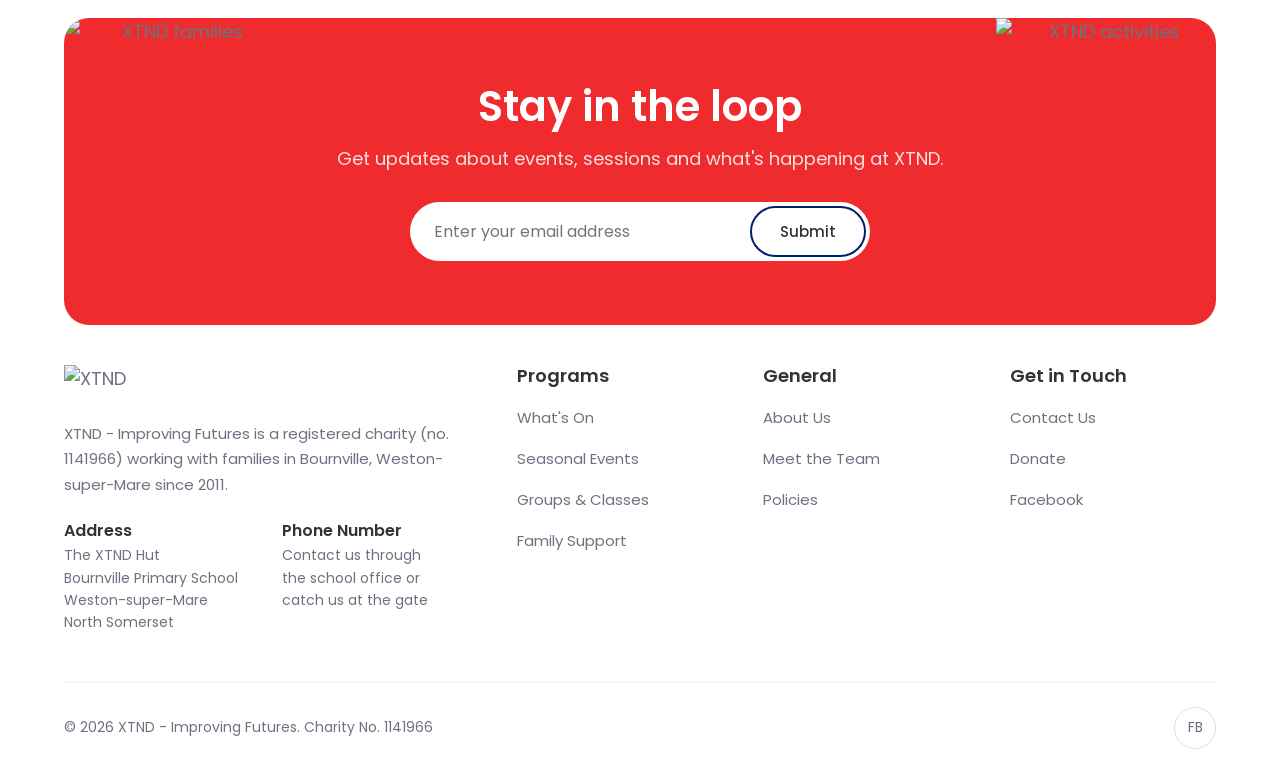
==== commit dc6fcd97: "Update all pages to v2 approved copy (Alice's amendments) - About: Alice's rewrites for Our Story, O" ====
--- a/index.html
+++ b/index.html
@@ -4,7 +4,7 @@
   <meta charset="UTF-8">
   <meta name="viewport" content="width=device-width, initial-scale=1.0">
   <title>XTND - Improving Futures | Families in Bournville</title>
-  <meta name="description" content="Groups, classes and support for families in Bournville. Based at the schools since 2011. Everyone's welcome -- just come along.">
+  <meta name="description" content="Free groups, classes and support for families in Bournville. Based at the schools and across the local community since 2011. Everyone's welcome -- just come along.">
   <link rel="preconnect" href="https://fonts.googleapis.com">
   <link href="https://fonts.googleapis.com/css2?family=Poppins:wght@400;500;600&display=swap" rel="stylesheet">
   <link rel="stylesheet" href="styles.css">
@@ -23,7 +23,6 @@
         <a href="about.html">About</a>
         <a href="whats-on.html">What's On</a>
         <a href="meet-the-team.html">Meet the Team</a>
-        <a href="for-funders.html">For Funders</a>
         <a href="donate.html">Donate</a>
         <a href="contact.html" class="nav-cta btn btn--primary">Contact Us</a>
       </nav>
@@ -39,7 +38,7 @@
       <div class="text-center">
         <div class="max-w-800 mx-auto fade-up">
           <h1>Groups, classes and support for families in Bournville</h1>
-          <p style="font-size: 20px; max-width: 600px; margin: 16px auto 0;">We've been part of school life here since 2011. You've probably seen us at the gate. Come along. Everyone's welcome.</p>
+          <p style="font-size: 20px; max-width: 600px; margin: 16px auto 0;">We've been part of life in the local community since 2011. You've probably seen us at the school gate, at the shops, or setting up for the next session. Come along. Everyone's welcome.</p>
           <div class="btn-group" style="justify-content: center;">
             <a href="whats-on.html" class="btn btn--primary">See What's On</a>
             <a href="contact.html" class="btn btn--outline">Get in Touch <svg width="16" height="16" viewBox="0 0 24 24" fill="none" stroke="currentColor" stroke-width="2"><path d="M5 12h14M12 5l7 7-7 7"/></svg></a>
@@ -88,24 +87,24 @@
             <svg width="24" height="24" fill="none" stroke="currentColor" stroke-width="2" stroke-linecap="round" stroke-linejoin="round" viewBox="0 0 24 24"><path d="M17 21v-2a4 4 0 0 0-4-4H5a4 4 0 0 0-4 4v2"/><circle cx="9" cy="7" r="4"/><path d="M23 21v-2a4 4 0 0 0-3-3.87"/><path d="M16 3.13a4 4 0 0 1 0 7.75"/></svg>
           </div>
           <h3>Groups and Classes</h3>
-          <p>From cooking in the kitchen to pumpkin carving and lantern parades &mdash; our sessions bring families together. Most are free. All are friendly.</p>
+          <p>From cooking sessions in the kitchen to pumpkin carving and lantern parades &mdash; our sessions bring families together. All are free. All are friendly.</p>
           <a href="whats-on.html" class="card__link">See what's on &rarr;</a>
         </div>
         <div class="card fade-up delay-2">
           <div class="card__icon card__icon--secondary">
-            <svg width="24" height="24" fill="none" stroke="currentColor" stroke-width="2" stroke-linecap="round" stroke-linejoin="round" viewBox="0 0 24 24"><path d="M20.84 4.61a5.5 5.5 0 0 0-7.78 0L12 5.67l-1.06-1.06a5.5 5.5 0 0 0-7.78 7.78l1.06 1.06L12 21.23l7.78-7.78 1.06-1.06a5.5 5.5 0 0 0 0-7.78z"/></svg>
-          </div>
-          <h3>Support When You Need It</h3>
-          <p>Life gets complicated sometimes. We're here to listen, help you find the right support, and point you towards organisations that can help.</p>
-          <a href="contact.html" class="card__link">Get in touch &rarr;</a>
+            <svg width="24" height="24" fill="none" stroke="currentColor" stroke-width="2" stroke-linecap="round" stroke-linejoin="round" viewBox="0 0 24 24"><path d="M17 21v-2a4 4 0 0 0-4-4H5a4 4 0 0 0-4 4v2"/><circle cx="9" cy="7" r="4"/><path d="M23 21v-2a4 4 0 0 0-3-3.87"/><path d="M16 3.13a4 4 0 0 1 0 7.75"/></svg>
+          </div>
+          <h3>Connection and Community</h3>
+          <p>People come along for the activity and end up finding support, company, and a sense of belonging through the families they meet. Many of these connections carry on completely independently of us.</p>
+          <a href="about.html" class="card__link">About us &rarr;</a>
         </div>
         <div class="card fade-up delay-3">
           <div class="card__icon card__icon--primary">
-            <svg width="24" height="24" fill="none" stroke="currentColor" stroke-width="2" stroke-linecap="round" stroke-linejoin="round" viewBox="0 0 24 24"><circle cx="12" cy="12" r="10"/><path d="M8 14s1.5 2 4 2 4-2 4-2"/><line x1="9" y1="9" x2="9.01" y2="9"/><line x1="15" y1="9" x2="15.01" y2="9"/></svg>
-          </div>
-          <h3>Community Connection</h3>
-          <p>People come for the activity, but they stay for the people. Friendships form. Social networks grow. Connections last long after the course ends.</p>
-          <a href="about.html" class="card__link">About us &rarr;</a>
+            <svg width="24" height="24" fill="none" stroke="currentColor" stroke-width="2" stroke-linecap="round" stroke-linejoin="round" viewBox="0 0 24 24"><path d="M20.84 4.61a5.5 5.5 0 0 0-7.78 0L12 5.67l-1.06-1.06a5.5 5.5 0 0 0-7.78 7.78l1.06 1.06L12 21.23l7.78-7.78 1.06-1.06a5.5 5.5 0 0 0 0-7.78z"/></svg>
+          </div>
+          <h3>Support When You Need It</h3>
+          <p>Sometimes families need a bit more than a cooking class. We're here to listen, help you find the right support, and connect you with organisations that can help. No referrals or waiting lists &mdash; just a conversation.</p>
+          <a href="contact.html" class="card__link">Get in touch &rarr;</a>
         </div>
       </div>
     </div>
@@ -129,8 +128,8 @@
             <span class="dot dot--primary dot--sm"></span>
             <span class="dot dot--accent dot--sm"></span>
           </div>
-          <p>We're not a big organisation. We're four people &mdash; Tamara, Alice, Kate and Cheryl &mdash; based right here on the estate.</p>
-          <p>XTND - Improving Futures is a registered charity (no. 1141966) that does one thing well: we bring families together. We work inside both primary schools, which means we're already part of the local community.</p>
+          <p>We're not a big organisation. We're four people &mdash; Tamara, Alice, Kate and Cheryl &mdash; based right here in the local area.</p>
+          <p>XTND - Improving Futures is a registered charity (no. 1141966) that does one thing well: we bring families together. We work with both primary schools and across the wider community, which means we're already part of everyday life here.</p>
           <ul class="feature-list">
             <li>Based at Bournville Primary and Windwhistle Primary since 2011</li>
             <li>Known faces at the school gate every day</li>
@@ -193,7 +192,7 @@
             <span class="dot dot--secondary dot--sm"></span>
             <span class="dot dot--primary dot--sm"></span>
           </div>
-          <p>Here's what's coming up. Most sessions are free, and you don't need to book. From cooking classes to nature walks, lantern parades to book swaps.</p>
+          <p>Here's what's coming up. All our sessions are free, and most don't need booking. From cooking classes to nature walks, lantern parades to book swaps.</p>
           <ul class="feature-list">
             <li>Book Swap &mdash; 6th March at Windwhistle</li>
             <li>Easter Event &mdash; April half term</li>
@@ -217,7 +216,7 @@
       <div class="max-w-700 mx-auto fade-up">
         <h2>We're at the school gate most days.</h2>
         <p>Pop over for a chat. Turn up to a session. Or just say hello &mdash; that's how most people start.</p>
-        <p>No booking needed for most groups. No forms. No fuss.</p>
+        <p>All our sessions are free, and most don't need booking. If a session does need booking, we'll say so on the listing.</p>
         <div class="btn-group" style="justify-content: center;">
           <a href="whats-on.html" class="btn btn--primary">See What's On</a>
           <a href="contact.html" class="btn btn--outline">Get in Touch</a>
@@ -280,7 +279,6 @@
           <h4>General</h4>
           <a href="about.html">About Us</a>
           <a href="meet-the-team.html">Meet the Team</a>
-          <a href="for-funders.html">For Funders</a>
           <a href="policies.html">Policies</a>
         </div>
         <div class="footer-col">
